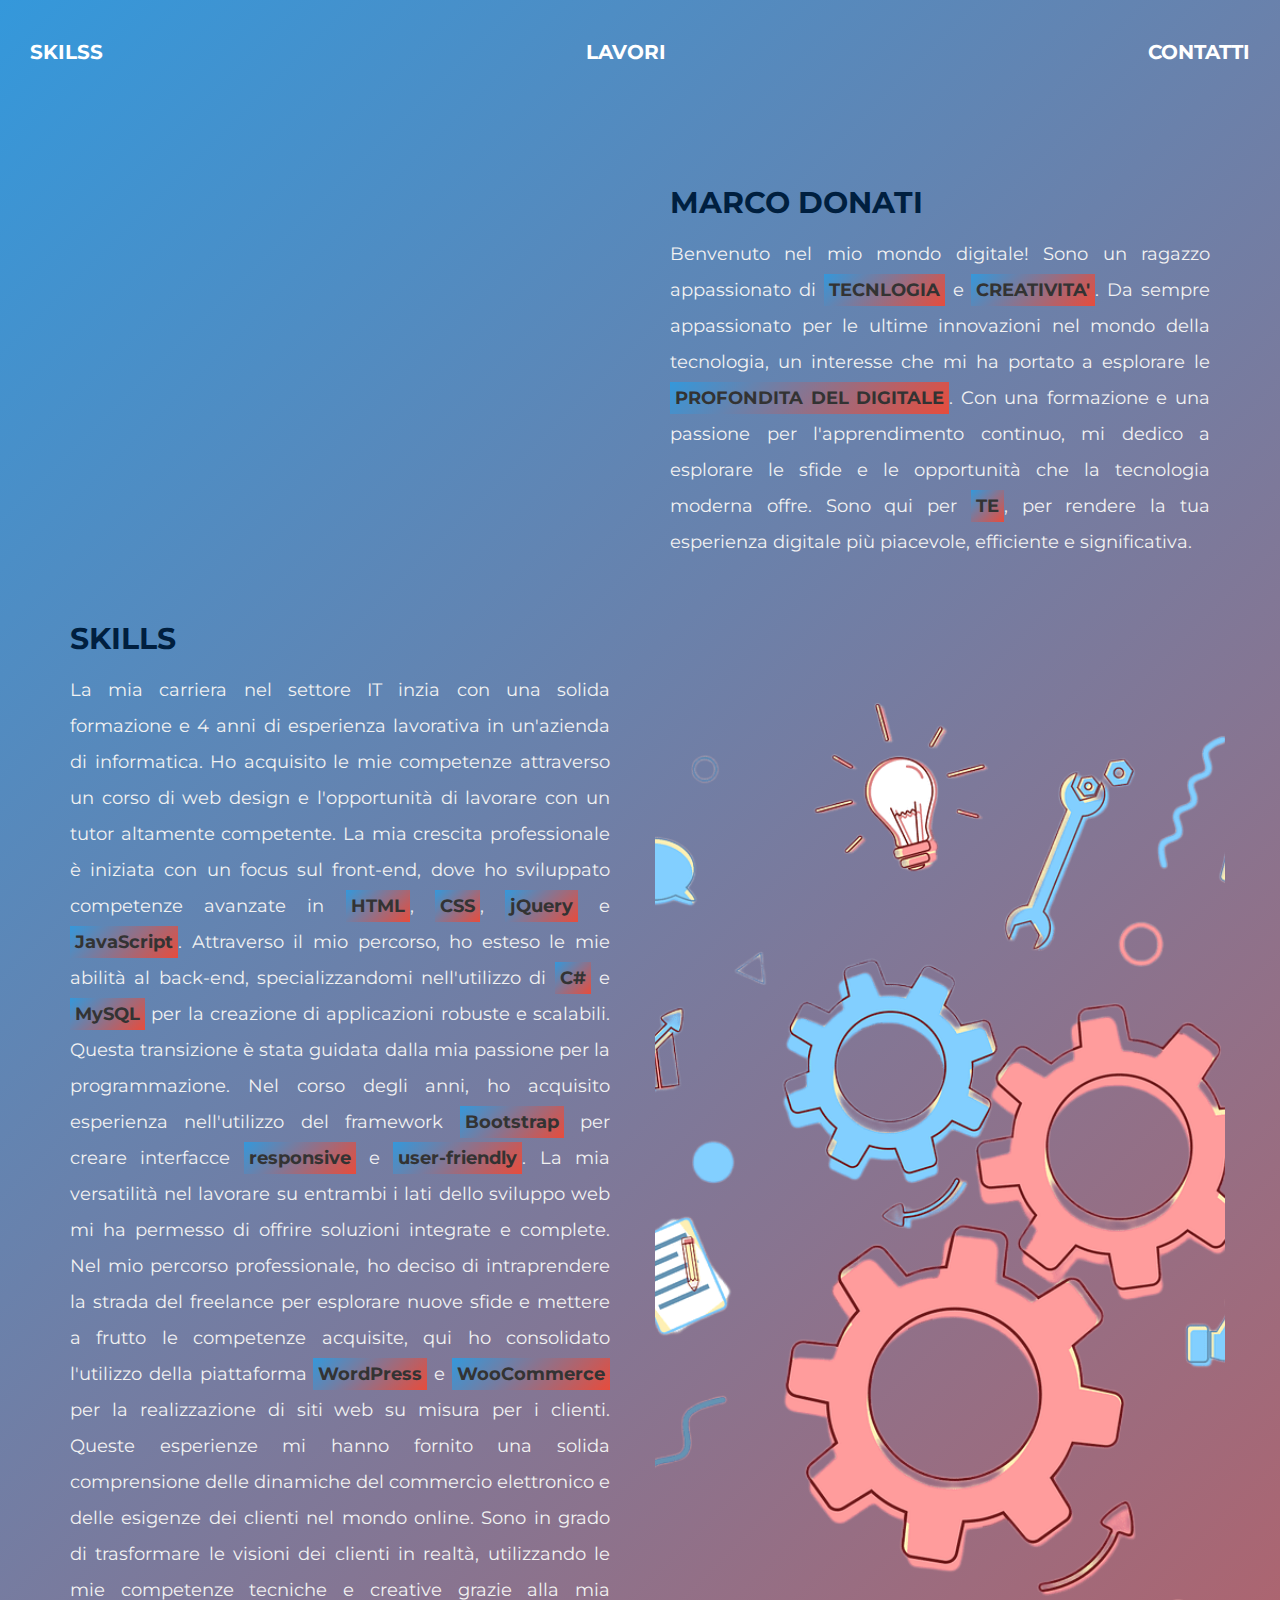
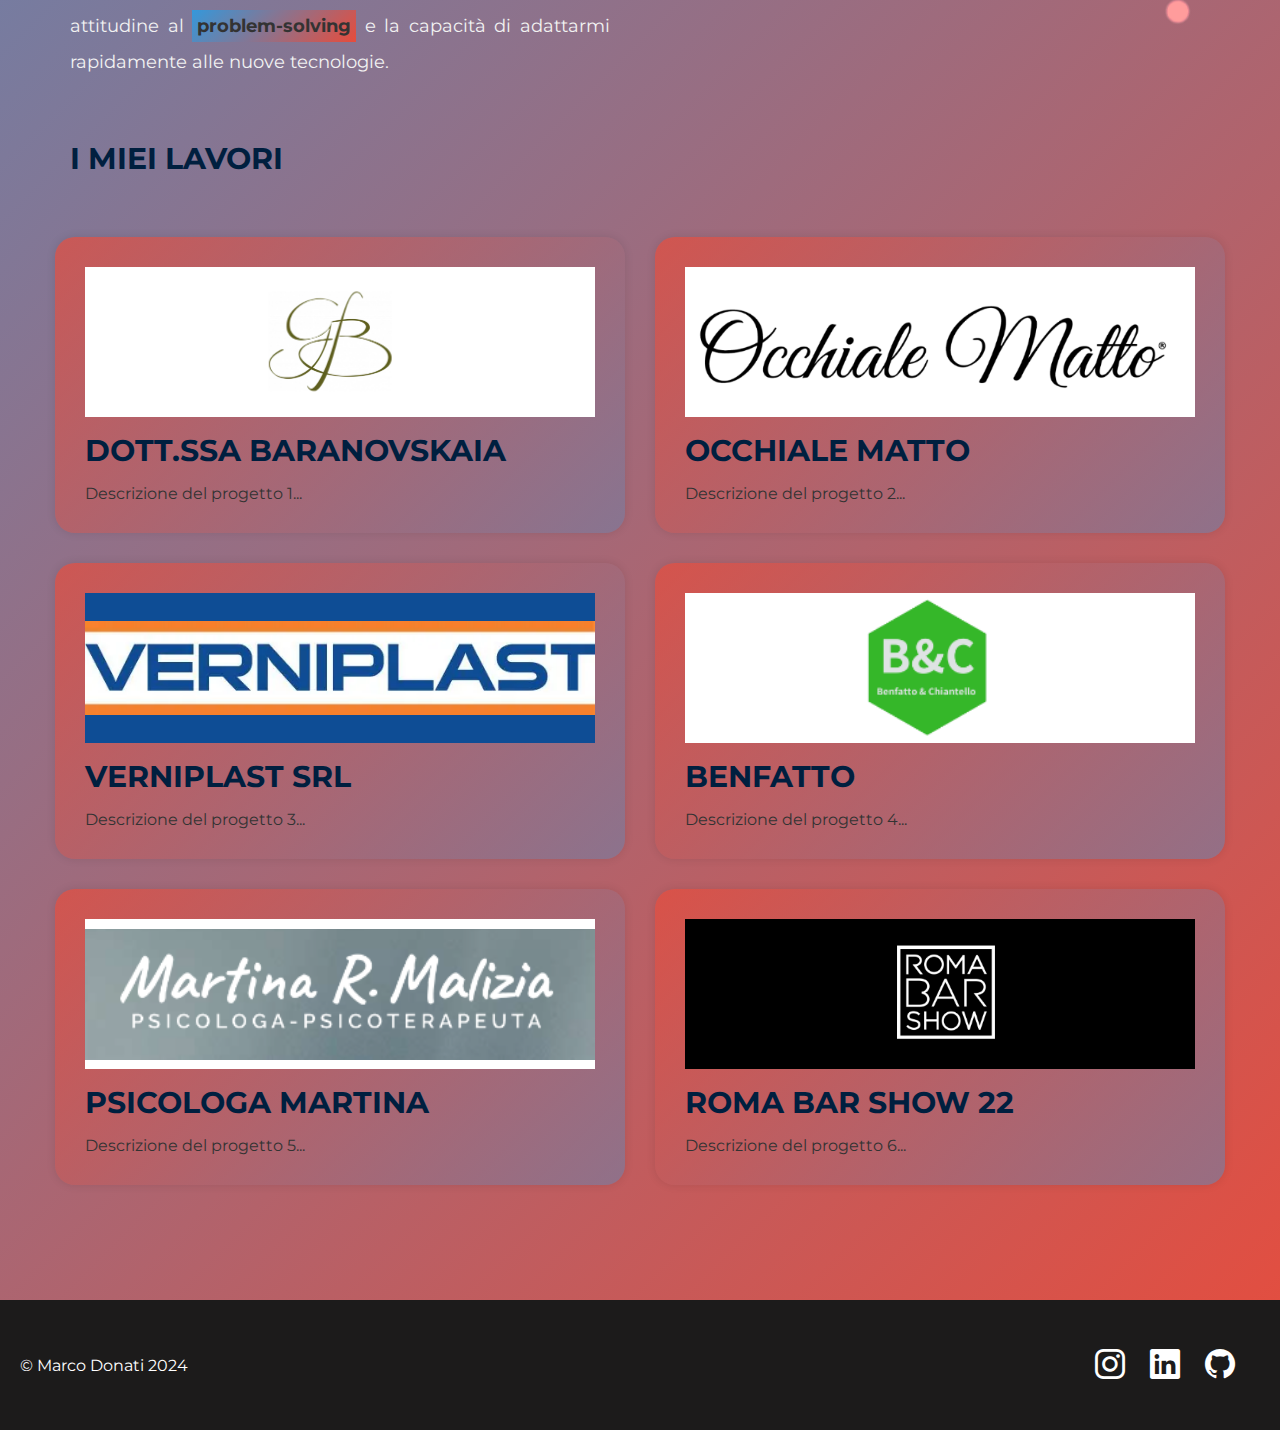
==== index.html @ 7818076c "aggiustata descrizione delle skills" ====
<!DOCTYPE html>
<html lang="it">

<head>
    <meta charset="UTF-8">
    <meta name="viewport" content="width=device-width, initial-scale=1.0">
    <title>Marco Donati</title>
    <link rel='stylesheet' href='assets/style.css' />
    <link rel="stylesheet" href="https://fonts.googleapis.com/css?family=Montserrat:400,700&display=swap">
    <link rel="stylesheet" href="https://cdn.jsdelivr.net/npm/bootstrap-icons@1.11.3/font/bootstrap-icons.min.css">
</head>

<body>

    <nav class='menu-container'>
        <div>
            <ul class="menu">
                <li class='date'><a href="#section-skils">SKILSS</a></li>
                <li class='signup'><a href="#section-lavori">LAVORI</a></li>
                <li class='login'><a href="contact.html">CONTATTI</a></li>
            </ul>
        </div>
    </nav>

    <div class='photo-grid-container'>
        <!-- About me -->
        <div class='photo-grid'>
            <div class='photo-grid-item'>
            </div>
            <div class='photo-grid-item about-me'>
                <h2 style="color: linear-gradient(135deg, #3498db, #e74c3c);">MARCO DONATI</h2>
                <p>
                    Benvenuto nel mio mondo digitale! Sono un ragazzo appassionato di <strong>TECNLOGIA</strong> e
                    <strong> CREATIVITA'</strong>.
                    Da sempre appassionato per le ultime innovazioni nel mondo della tecnologia,
                    un interesse che mi ha portato a esplorare le <strong>PROFONDITA DEL DIGITALE</strong>.
                    Con una formazione e una passione per l'apprendimento continuo,
                    mi dedico a esplorare le sfide e le opportunità che la tecnologia moderna offre.
                    Sono qui per <strong>TE</strong>, per rendere la tua esperienza digitale più piacevole, efficiente e
                    significativa.
                </p>
            </div>

            <!-- Skills -->
            <div id="section-skils" class='photo-grid-item skils'>
                <h2>SKILLS</h2>
                <p>La mia carriera nel settore IT inzia con una solida formazione e 4 anni di esperienza lavorativa in
                    un'azienda di informatica. Ho acquisito le mie competenze attraverso un corso di web design e
                    l'opportunità di lavorare con un tutor altamente competente. La mia crescita professionale è
                    iniziata con un focus sul front-end, dove ho sviluppato competenze avanzate in <strong>HTML</strong>, <strong>CSS</strong>, 
                    <strong>jQuery</strong> e <strong>JavaScript</strong>.

                    Attraverso il mio percorso, ho esteso le mie abilità al back-end, specializzandomi nell'utilizzo di
                    <strong>C#</strong> e <strong>MySQL</strong> per la creazione di applicazioni robuste e scalabili. Questa 
                    transizione è stata guidata dalla mia passione per la programmazione.

                    Nel corso degli anni, ho acquisito esperienza nell'utilizzo del framework <strong>Bootstrap</strong> per creare
                    interfacce <strong>responsive</strong> e <strong>user-friendly</strong>. La mia versatilità nel lavorare su entrambi i lati 
                    dello sviluppo web mi ha permesso di offrire soluzioni integrate e complete.

                    Nel mio percorso professionale, ho deciso di intraprendere la strada del freelance per esplorare
                    nuove sfide e mettere a frutto le competenze acquisite, qui ho consolidato l'utilizzo della piattaforma <strong>WordPress</strong>
                    e <strong>WooCommerce</strong> per la realizzazione di siti web su misura per i clienti. Queste esperienze mi hanno
                    fornito una solida comprensione delle dinamiche del commercio elettronico e delle esigenze dei
                    clienti nel mondo online.

                    Sono in grado di trasformare le visioni dei clienti in realtà, utilizzando le mie competenze
                    tecniche e creative grazie alla mia attitudine al <strong>problem-solving</strong> e la capacità di adattarmi rapidamente
                    alle nuove tecnologie.
                </p>
            </div>
            <div class='photo-grid-item skills-background'>

            </div>

            <!-- I miei lavori -->

            <div id="section-lavori" class='photo-grid-item' style="width: 100%;">
                <h2>I MIEI LAVORI</h2>
            </div>

            <div class='photo-grid-item lavori'>
                <a href="https://dermatologiaestetica.eu/" target="_blank">
                    <div class="logo" style="background-image: url(assets/img/dottoressa.png);"></div>
                </a>
                <h2>DOTT.SSA BARANOVSKAIA</h2>
                <p>Descrizione del progetto 1...</p>
            </div>

            <div class='photo-grid-item lavori'>
                <a href="https://www.occhialematto.com/" target="_blank">
                    <div class="logo" style="background-image: url(assets/img/occhialematto.png);"></div>
                </a>
                <h2>OCCHIALE MATTO</h2>
                <p>Descrizione del progetto 2...</p>
            </div>

            <div class='photo-grid-item lavori'>
                <a href="https://verniplast.com/" target="_blank">
                    <div class="logo"
                        style="background-image: url(assets/img/Logo-VERNIPLAST.jpg); background-color: #0e4d95;"></div>
                </a>
                <h2>VERNIPLAST SRL</h2>
                <p>Descrizione del progetto 3...</p>
            </div>

            <div class='photo-grid-item lavori'>
                <a href="https://benfattoechiantello.it/" target="_blank">
                    <div class="logo" style="background-image: url(assets/img/benfatto.png);"></div>
                </a>
                <h2>BENFATTO</h2>
                <p>Descrizione del progetto 4...</p>
            </div>

            <div class='photo-grid-item lavori'>
                <a href="https://www.martinamalizia.it/" target="_blank">
                    <div class="logo" style="background-image: url(assets/img/martina.png);"></div>
                </a>
                <h2>PSICOLOGA MARTINA</h2>
                <p>Descrizione del progetto 5...</p>
            </div>

            <div class='photo-grid-item lavori'>
                <a href="https://romabarshow.com/" target="_blank">
                    <div class="logo"
                        style="background-image: url(assets/img/romabarshow.png); background-color: black;"></div>
                </a>
                <h2>ROMA BAR SHOW 22</h2>
                <p>Descrizione del progetto 6...</p>
            </div>

        </div>
    </div>

    <footer>
        <div class="copyright">
            <p>&copy; Marco Donati 2024</p>
        </div>
        <div class="social-icons">
            <a href="#" target="_blank">
                <i class="bi bi-instagram"></i>
            </a>
            <a href="#" target="_blank">
                <i class="bi bi-linkedin"></i>
            </a>
            <a href="#" target="_blank">
                <i class="bi bi-github"></i>
            </a>
        </div>

    </footer>
</body>

</html>
---- assets/style.css ----
@font-face {
  font-family: 'Roboto';
  src: url(fonts/Roboto-Thin-webfont.woff);
}

* {
  margin: 0;
  padding: 0;
  box-sizing: border-box;
  font-family: 'Montserrat', sans-serif;
  color: #333;
}

body {
  background: linear-gradient(135deg, #3498db, #e74c3c);
}

.menu-container {
  padding: 40px 20px;
  margin-bottom: 50px;
  font-size: 20px;
}

.menu {
  list-style: none;
  margin: 0;
  padding: 0;
  display: flex;
  justify-content: space-between;
}

.menu li {
  margin: 0;
}

.menu a {
  text-decoration: none;
  color: #fff;
  font-weight: bold;
  padding: 10px;
  transition: background-color 0.3s;
}

.menu a:hover {
  background: linear-gradient(135deg, #f1c40f, #e67e22);
  background-clip: text;
  -webkit-background-clip: text;
  color: transparent;
  transition: background 0.3s ease; /* Puoi regolare la durata e la funzione di easing */
}

.photo-grid-container {
  display: flex;
  justify-content: center;
}

.photo-grid {
  width: 1200px;
  display: flex;
  justify-content: center;
  flex-wrap: wrap;
}

.photo-grid-item {
  width: calc(50% - 30px); /* Calcolato per avere spazi uniformi tra gli elementi */
  margin: 15px; /* Aggiunto margine per uno spazio più gradevole */
  padding: 15px;
  text-align: justify;
}

.about-me p, .skils p{
  color: #f2f2f2;
  line-height: 2;
  font-size: 18px;
}

.skills-background{
  background-image: url(img/skills.png);
  background-position: center;
  background-size: cover;
}
.lavori {
  background: linear-gradient(135deg, rgba(231, 76, 60, 0.7), rgba(52, 152, 219, 0.7));
  background-size: 200% 100%;
  transition: background-position 0.5s ease;
  padding: 30px;
  border-radius: 20px;
  box-shadow: 0 0 10px rgba(0, 0, 0, 0.1); /* Aggiunto ombra */

}

.lavori:hover {
  background-position: -100% 0;
}

.photo-grid-item h2 {
  text-align: left;
  color: #001F3F;
  font-size: 30px;
  margin-bottom: 15px;
}

.lavori p {
  margin-top: 10px;
  text-align: justify;
}

.logo {
  height: 150px;
   background-size: contain;
  background-repeat: no-repeat;
  background-position: center;
  background-color: white;
  margin-bottom: 15px;
}

footer {
  background-color: #1c1b1b;
  padding: 20px;
  display: flex;
  justify-content: space-between;
  align-items: center;
  height: 130px;
  margin-top: 100px;
}
footer p{
  color: #fff !important;
}
footer i{
  color: white;
  font-size: 30px;
  margin-right: 15px;
}
.copyright {
  order: 1; 
}

.social-icons {
  order: 2;
  display: flex;
}

.social-icons a {
  color: #fff;
  margin-right: 10px;
  text-decoration: none;
}

form {
  max-width: 600px;
  margin: 20px auto;
  border-radius: 10px;
}

label {
  display: block;
  margin-bottom: 8px;
  font-weight: bold;
  font-size: 16px;
  border-radius: 5px;
  padding: 8px;
}

input, textarea {
  width: 100%;
  padding: 8px;
  margin-bottom: 10px;
  border-radius: 10px;
}

input[type="checkbox"] {
  margin-bottom: 20px;
}

button {
  background: linear-gradient(135deg, #3498db, #e74c3c);
  padding: 10px 15px;
  border: none;
  border-radius: 5px;
  cursor: pointer;
  width: 100%;
}
strong{
  background: linear-gradient(135deg, #3498db, #e74c3c);
  padding: 5PX;
}

/* Stile mobile */
@media screen and (max-width: 768px) {
  .menu {
      flex-direction: column;
      align-items: center;
  }

  .menu a {
      display: block;
      width: 100%;
      text-align: center;
  }

  .photo-grid-item {
      width: calc(100% - 30px); /* A larghezza completa su dispositivi mobili */
  }
}
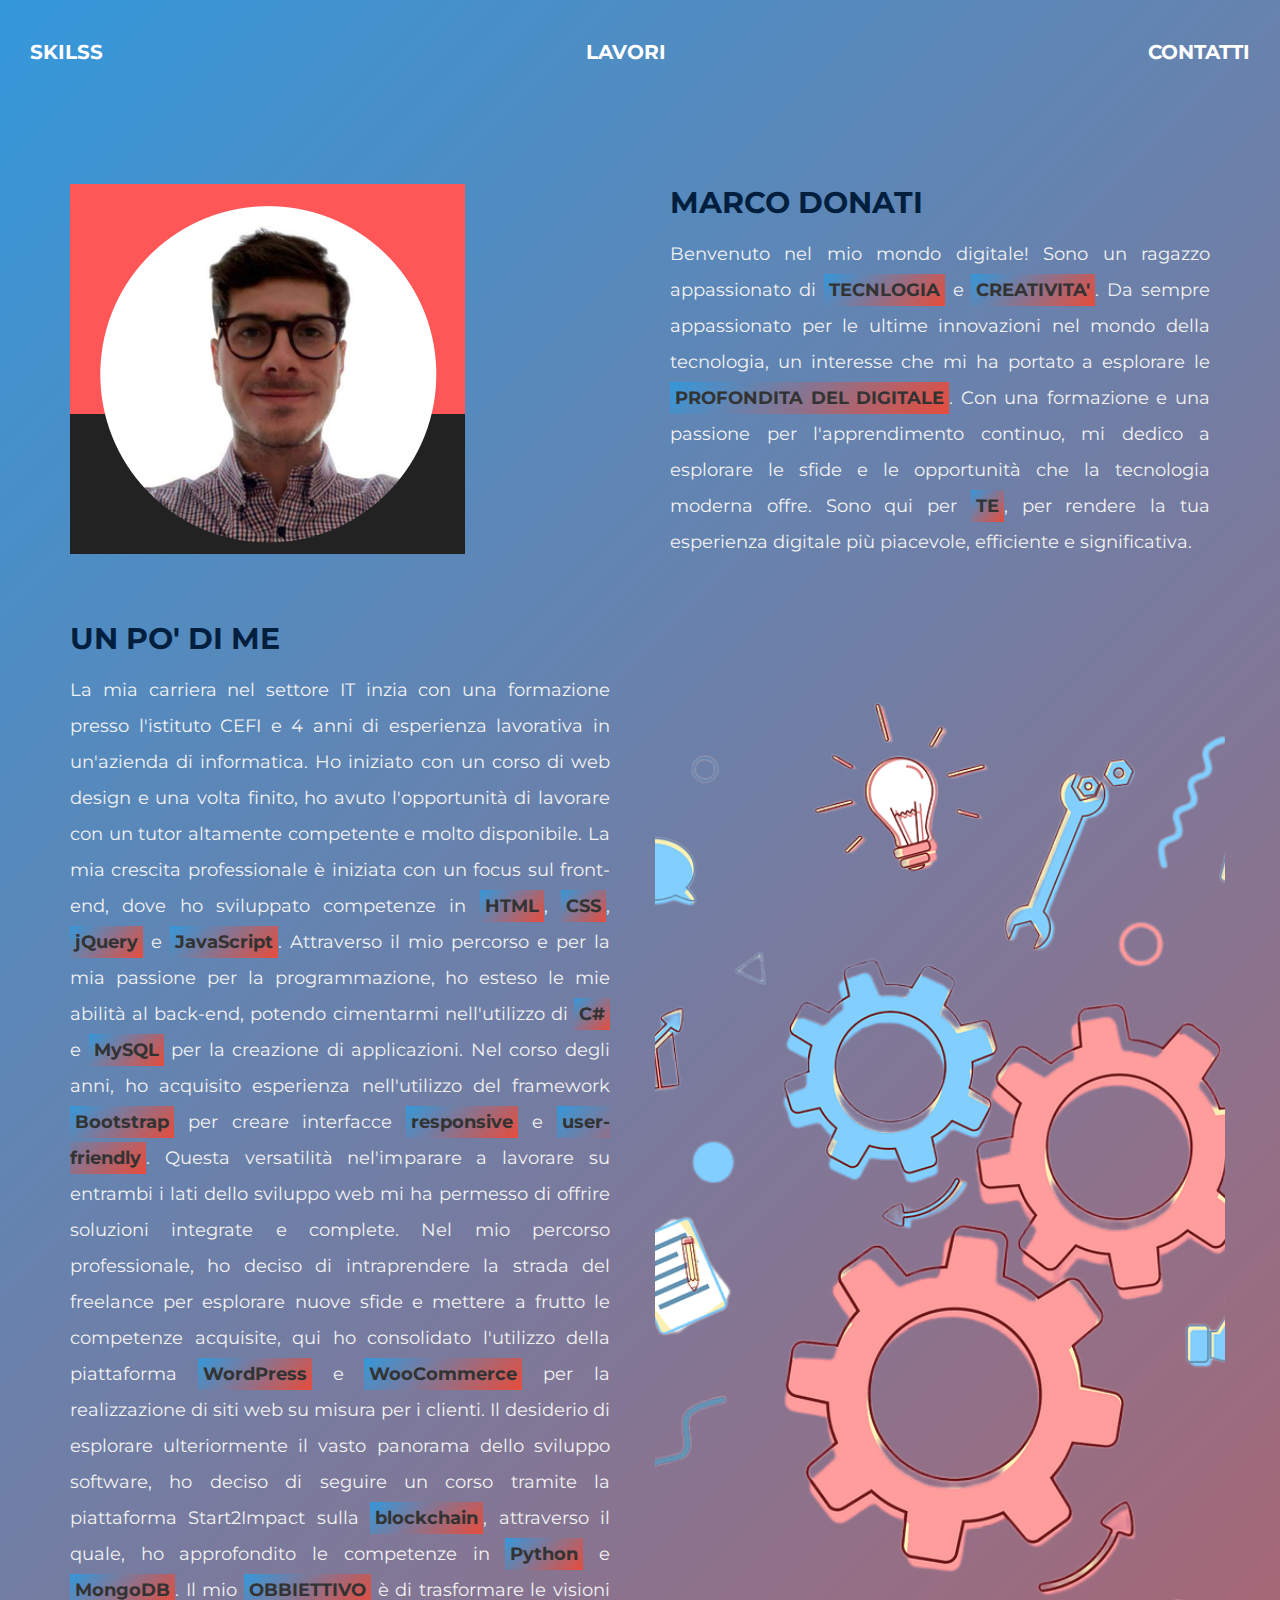
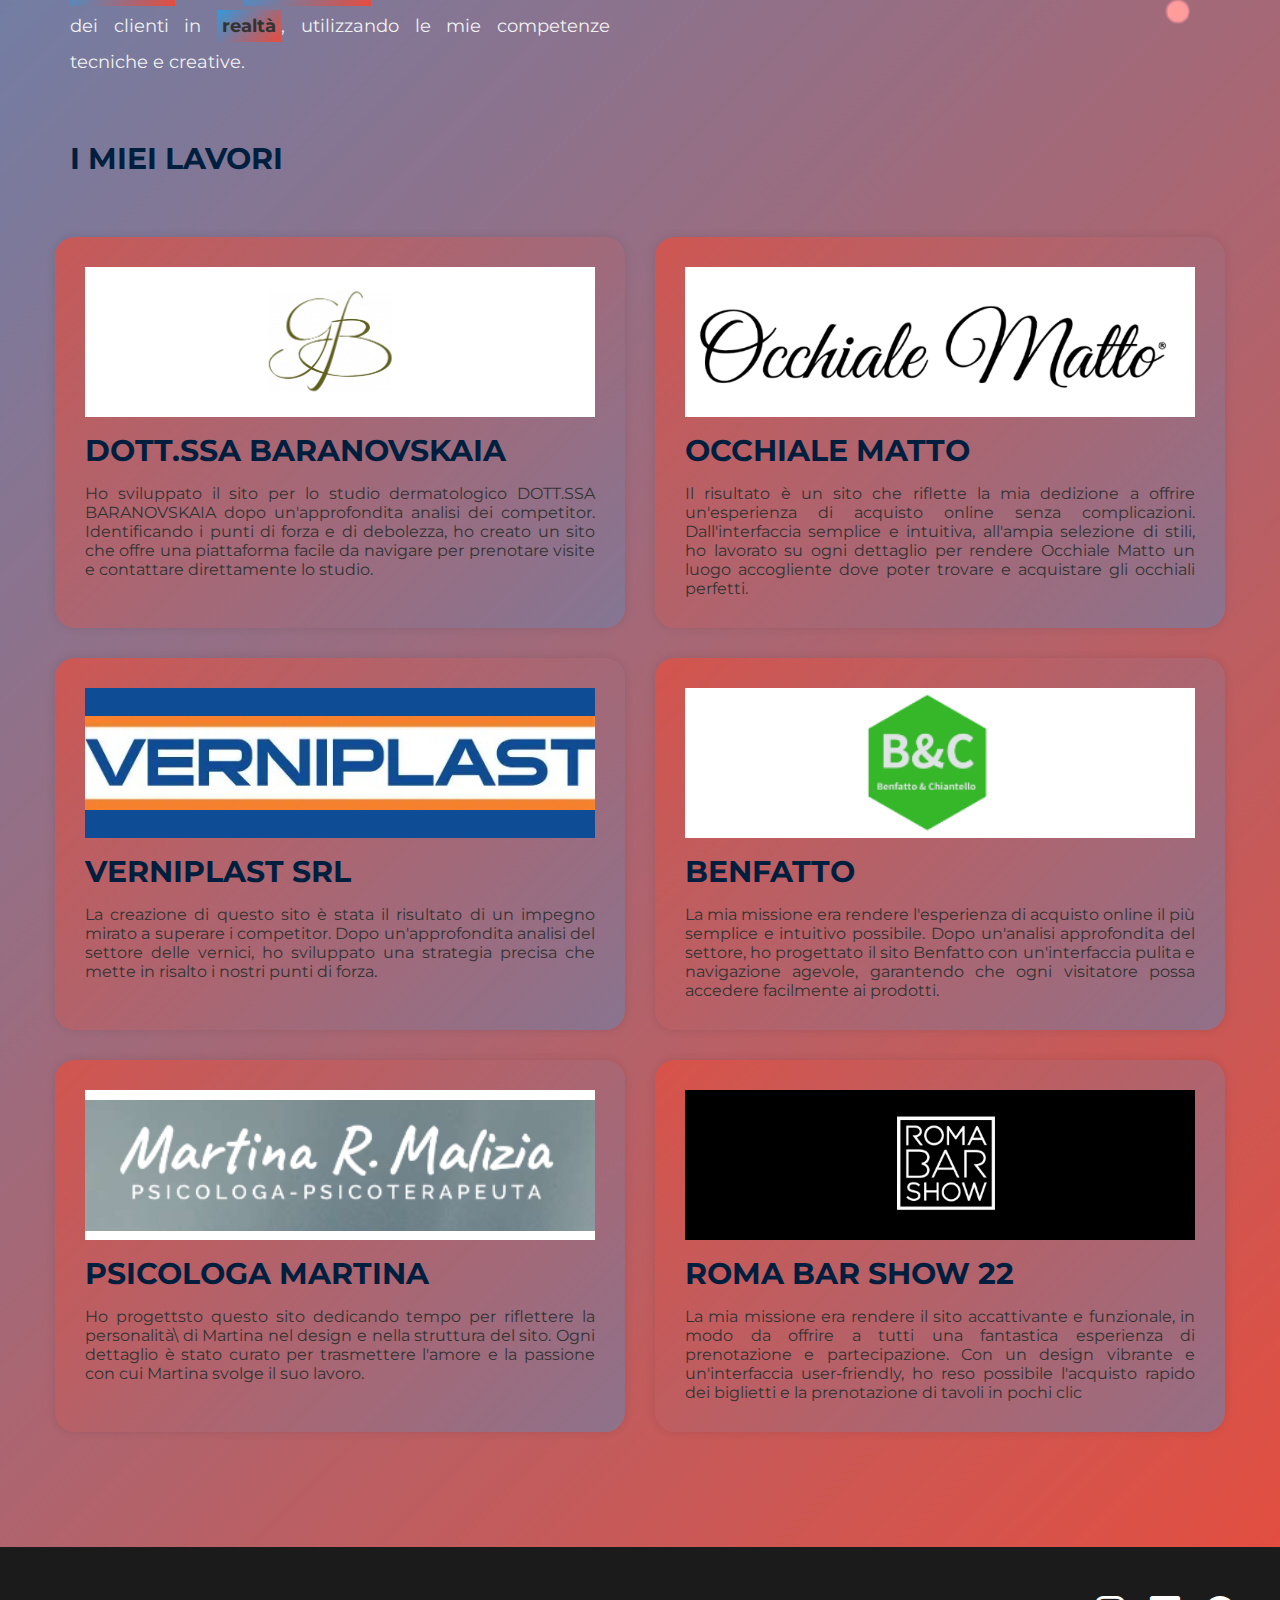
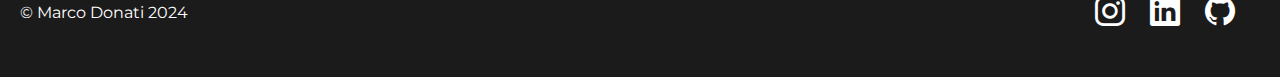
==== commit 8f078074: "caricato foto prova del profilo, aggiustato parte mobile, formattato il codice" ====
--- a/index.html
+++ b/index.html
@@ -26,6 +26,7 @@
         <!-- About me -->
         <div class='photo-grid'>
             <div class='photo-grid-item'>
+                <img src="assets/img/foto-profilo.png">
             </div>
             <div class='photo-grid-item about-me'>
                 <h2 style="color: linear-gradient(135deg, #3498db, #e74c3c);">MARCO DONATI</h2>
@@ -43,30 +44,39 @@
 
             <!-- Skills -->
             <div id="section-skils" class='photo-grid-item skils'>
-                <h2>SKILLS</h2>
-                <p>La mia carriera nel settore IT inzia con una solida formazione e 4 anni di esperienza lavorativa in
-                    un'azienda di informatica. Ho acquisito le mie competenze attraverso un corso di web design e
-                    l'opportunità di lavorare con un tutor altamente competente. La mia crescita professionale è
-                    iniziata con un focus sul front-end, dove ho sviluppato competenze avanzate in <strong>HTML</strong>, <strong>CSS</strong>, 
-                    <strong>jQuery</strong> e <strong>JavaScript</strong>.
+                <h2>UN PO' DI ME</h2>
+                <p>La mia carriera nel settore IT inzia con una formazione presso l'istituto CEFI e 4 anni di esperienza
+                    lavorativa in
+                    un'azienda di informatica. Ho iniziato con un corso di web design e una volta finito, ho avuto
+                    l'opportunità di lavorare con
+                    un tutor altamente competente e molto disponibile. La mia crescita professionale è iniziata con un
+                    focus sul front-end,
+                    dove ho sviluppato competenze in <strong>HTML</strong>, <strong>CSS</strong>,
+                    <strong>jQuery</strong>
+                    e <strong>JavaScript</strong>.
 
-                    Attraverso il mio percorso, ho esteso le mie abilità al back-end, specializzandomi nell'utilizzo di
-                    <strong>C#</strong> e <strong>MySQL</strong> per la creazione di applicazioni robuste e scalabili. Questa 
-                    transizione è stata guidata dalla mia passione per la programmazione.
+                    Attraverso il mio percorso e per la mia passione per la programmazione, ho esteso le mie abilità al
+                    back-end, potendo cimentarmi nell'utilizzo di
+                    <strong>C#</strong> e <strong>MySQL</strong> per la creazione di applicazioni.
 
-                    Nel corso degli anni, ho acquisito esperienza nell'utilizzo del framework <strong>Bootstrap</strong> per creare
-                    interfacce <strong>responsive</strong> e <strong>user-friendly</strong>. La mia versatilità nel lavorare su entrambi i lati 
-                    dello sviluppo web mi ha permesso di offrire soluzioni integrate e complete.
+                    Nel corso degli anni, ho acquisito esperienza nell'utilizzo del framework <strong>Bootstrap</strong>
+                    per creare
+                    interfacce <strong>responsive</strong> e <strong>user-friendly</strong>. Questa versatilità
+                    nel'imparare a lavorare
+                    su entrambi i lati dello sviluppo web mi ha permesso di offrire soluzioni integrate e complete.
 
                     Nel mio percorso professionale, ho deciso di intraprendere la strada del freelance per esplorare
-                    nuove sfide e mettere a frutto le competenze acquisite, qui ho consolidato l'utilizzo della piattaforma <strong>WordPress</strong>
-                    e <strong>WooCommerce</strong> per la realizzazione di siti web su misura per i clienti. Queste esperienze mi hanno
-                    fornito una solida comprensione delle dinamiche del commercio elettronico e delle esigenze dei
-                    clienti nel mondo online.
+                    nuove sfide e mettere a frutto le competenze acquisite, qui ho consolidato l'utilizzo della
+                    piattaforma <strong>WordPress</strong>
+                    e <strong>WooCommerce</strong> per la realizzazione di siti web su misura per i clienti.
 
-                    Sono in grado di trasformare le visioni dei clienti in realtà, utilizzando le mie competenze
-                    tecniche e creative grazie alla mia attitudine al <strong>problem-solving</strong> e la capacità di adattarmi rapidamente
-                    alle nuove tecnologie.
+                    Il desiderio di esplorare ulteriormente il vasto panorama dello sviluppo software, ho deciso di seguire 
+                    un corso tramite la piattaforma Start2Impact sulla <strong>blockchain</strong>, attraverso il quale,
+                    ho approfondito le competenze in <strong>Python</strong> e <strong>MongoDB</strong>. 
+
+                    Il mio <strong>OBBIETTIVO</strong> è di trasformare le visioni dei clienti in
+                    <strong>realtà</strong>, utilizzando le mie competenze
+                    tecniche e creative.
                 </p>
             </div>
             <div class='photo-grid-item skills-background'>
@@ -84,7 +94,9 @@
                     <div class="logo" style="background-image: url(assets/img/dottoressa.png);"></div>
                 </a>
                 <h2>DOTT.SSA BARANOVSKAIA</h2>
-                <p>Descrizione del progetto 1...</p>
+                <p>Ho sviluppato il sito per lo studio dermatologico DOTT.SSA BARANOVSKAIA dopo un'approfondita
+                    analisi dei competitor. Identificando i punti di forza e di debolezza, ho creato un sito che 
+                    offre una piattaforma facile da navigare per prenotare visite e contattare direttamente lo studio.</p>
             </div>
 
             <div class='photo-grid-item lavori'>
@@ -92,7 +104,10 @@
                     <div class="logo" style="background-image: url(assets/img/occhialematto.png);"></div>
                 </a>
                 <h2>OCCHIALE MATTO</h2>
-                <p>Descrizione del progetto 2...</p>
+                <p>Il risultato è un sito che riflette la mia dedizione a offrire un'esperienza di acquisto online senza 
+                    complicazioni. Dall'interfaccia semplice e intuitiva, all'ampia selezione di stili, 
+                    ho lavorato su ogni dettaglio per rendere Occhiale Matto un luogo accogliente dove poter 
+                    trovare e acquistare gli occhiali perfetti.</p>
             </div>
 
             <div class='photo-grid-item lavori'>
@@ -101,7 +116,9 @@
                         style="background-image: url(assets/img/Logo-VERNIPLAST.jpg); background-color: #0e4d95;"></div>
                 </a>
                 <h2>VERNIPLAST SRL</h2>
-                <p>Descrizione del progetto 3...</p>
+                <p>La creazione di questo sito è stata il risultato di un impegno mirato a superare i competitor. 
+                    Dopo un'approfondita analisi del settore delle vernici, ho sviluppato una strategia precisa 
+                    che mette in risalto i nostri punti di forza. </p>
             </div>
 
             <div class='photo-grid-item lavori'>
@@ -109,7 +126,9 @@
                     <div class="logo" style="background-image: url(assets/img/benfatto.png);"></div>
                 </a>
                 <h2>BENFATTO</h2>
-                <p>Descrizione del progetto 4...</p>
+                <p>La mia missione era rendere l'esperienza di acquisto online il più semplice e intuitivo possibile. 
+                    Dopo un'analisi approfondita del settore, ho progettato il sito Benfatto con un'interfaccia pulita 
+                    e navigazione agevole, garantendo che ogni visitatore possa accedere facilmente ai prodotti.</p>
             </div>
 
             <div class='photo-grid-item lavori'>
@@ -117,7 +136,8 @@
                     <div class="logo" style="background-image: url(assets/img/martina.png);"></div>
                 </a>
                 <h2>PSICOLOGA MARTINA</h2>
-                <p>Descrizione del progetto 5...</p>
+                <p>Ho progettsto questo sito dedicando tempo per riflettere la personalità\ di Martina nel design e nella struttura del sito. 
+                    Ogni dettaglio è stato curato per trasmettere l'amore e la passione con cui Martina svolge il suo lavoro.</p>
             </div>
 
             <div class='photo-grid-item lavori'>
@@ -126,7 +146,9 @@
                         style="background-image: url(assets/img/romabarshow.png); background-color: black;"></div>
                 </a>
                 <h2>ROMA BAR SHOW 22</h2>
-                <p>Descrizione del progetto 6...</p>
+                <p>La mia missione era rendere il sito accattivante e funzionale, in modo da offrire a tutti una fantastica 
+                    esperienza di prenotazione e partecipazione. Con un design vibrante e un'interfaccia user-friendly, 
+                    ho reso possibile l'acquisto rapido dei biglietti e la prenotazione di tavoli in pochi clic</p>
             </div>
 
         </div>
--- a/assets/style.css
+++ b/assets/style.css
@@ -46,7 +46,7 @@
   background-clip: text;
   -webkit-background-clip: text;
   color: transparent;
-  transition: background 0.3s ease; /* Puoi regolare la durata e la funzione di easing */
+  transition: background 0.3s ease;
 }
 
 .photo-grid-container {
@@ -62,8 +62,8 @@
 }
 
 .photo-grid-item {
-  width: calc(50% - 30px); /* Calcolato per avere spazi uniformi tra gli elementi */
-  margin: 15px; /* Aggiunto margine per uno spazio più gradevole */
+  width: calc(50% - 30px); 
+  margin: 15px; 
   padding: 15px;
   text-align: justify;
 }
@@ -85,7 +85,7 @@
   transition: background-position 0.5s ease;
   padding: 30px;
   border-radius: 20px;
-  box-shadow: 0 0 10px rgba(0, 0, 0, 0.1); /* Aggiunto ombra */
+  box-shadow: 0 0 10px rgba(0, 0, 0, 0.1);
 
 }
 
@@ -180,9 +180,13 @@
   cursor: pointer;
   width: 100%;
 }
+
 strong{
   background: linear-gradient(135deg, #3498db, #e74c3c);
   padding: 5PX;
+}
+form strong{
+  background: none;
 }
 
 /* Stile mobile */
@@ -199,6 +203,10 @@
   }
 
   .photo-grid-item {
-      width: calc(100% - 30px); /* A larghezza completa su dispositivi mobili */
+      width: calc(100% - 30px); 
+  }
+  .photo-grid-item.skills-background{
+    padding: 180px;
+
   }
 }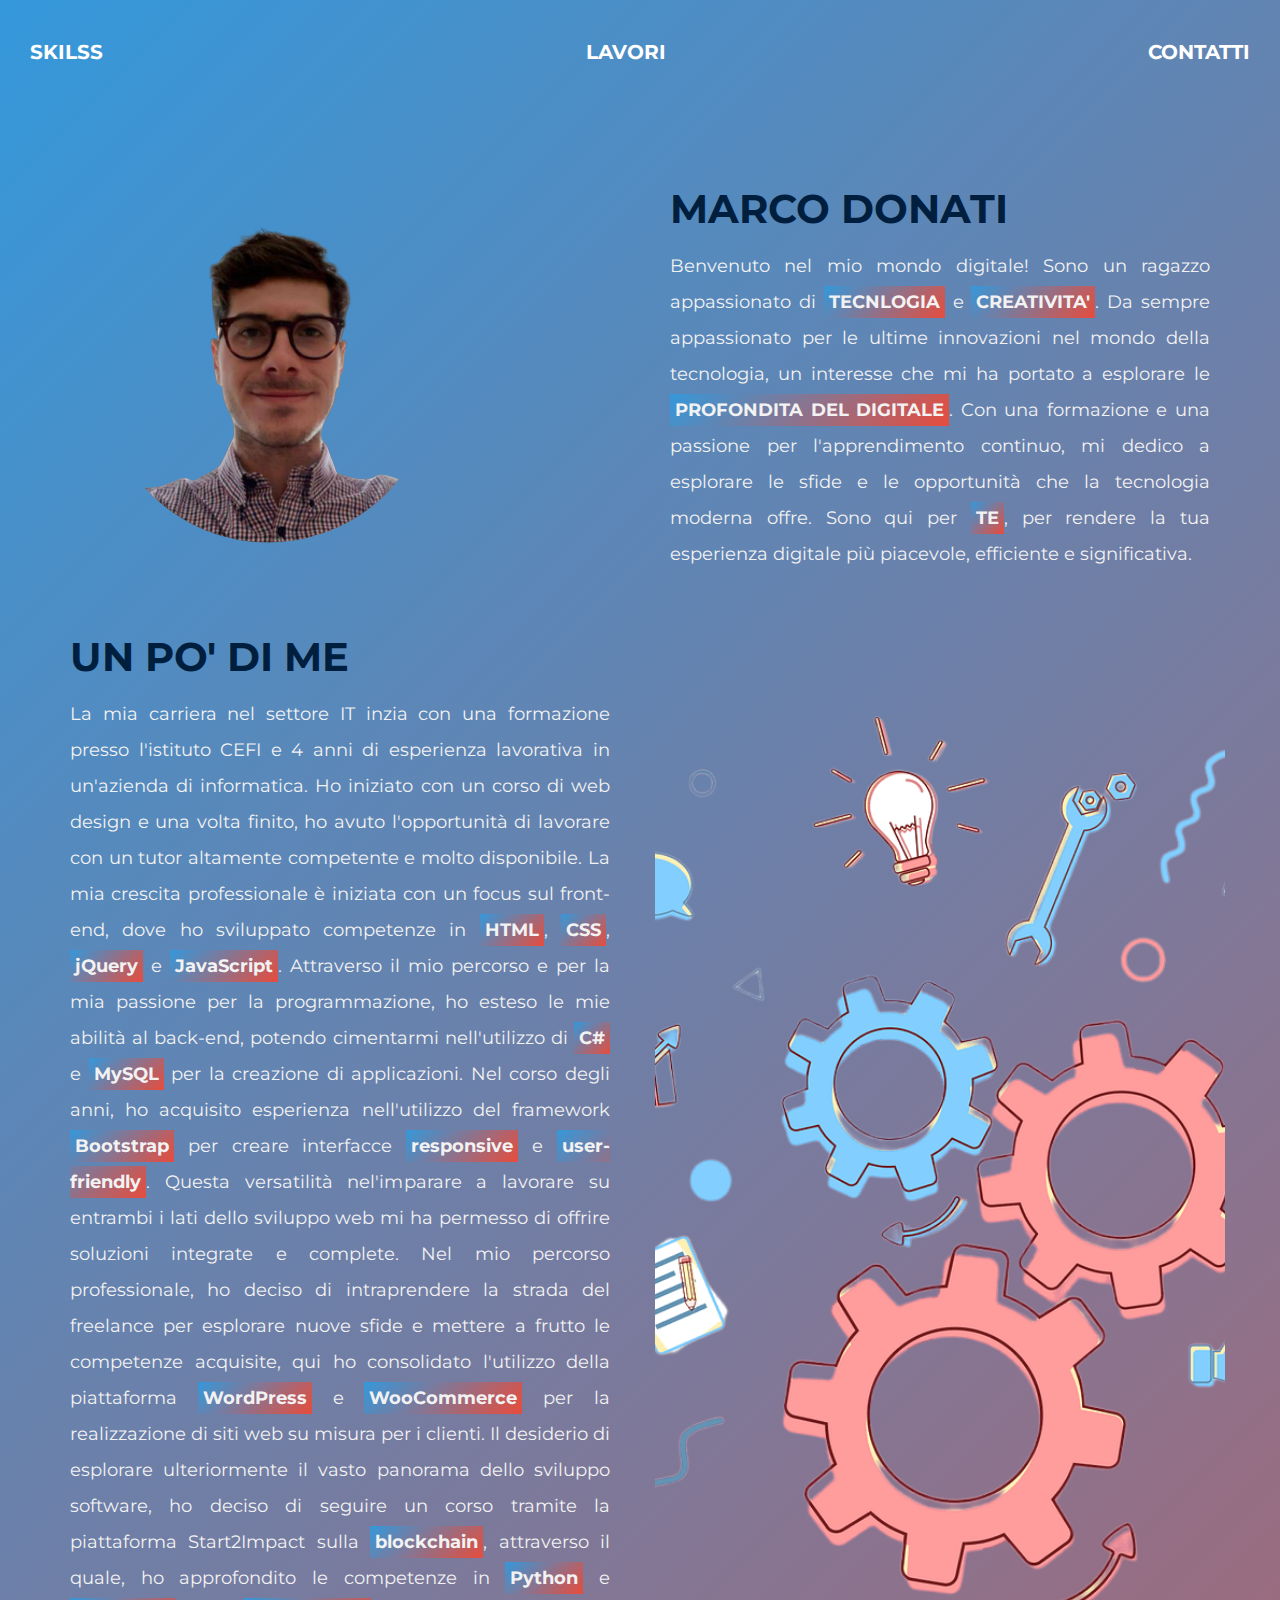
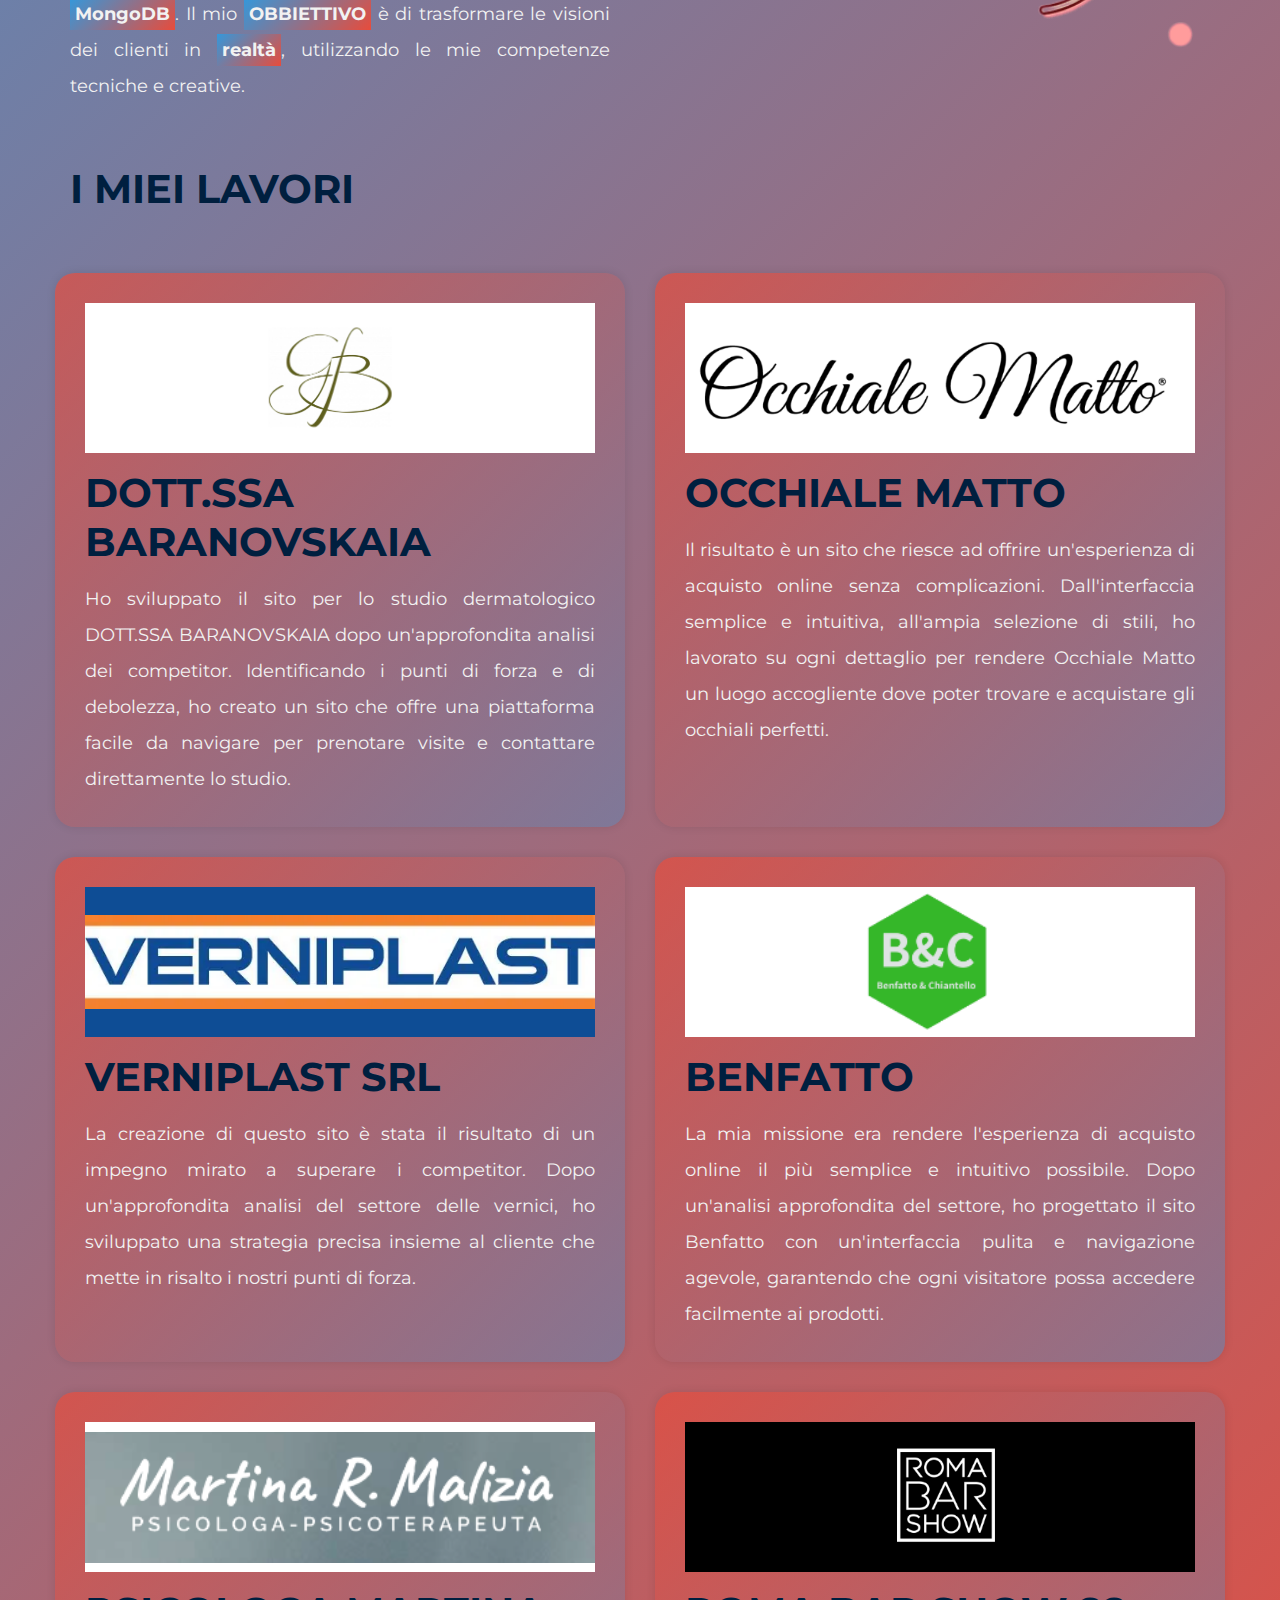
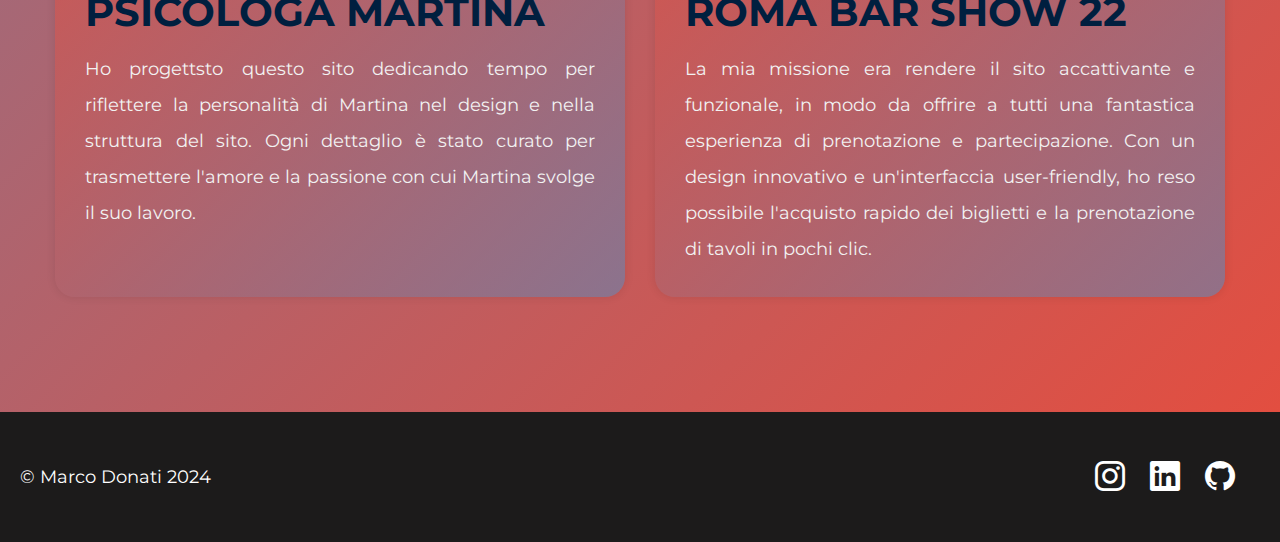
==== commit 0d2a8a21: "rifinitura sito" ====
--- a/index.html
+++ b/index.html
@@ -22,13 +22,13 @@
         </div>
     </nav>
 
-    <div class='photo-grid-container'>
+    <div class=' grid-container'>
         <!-- About me -->
-        <div class='photo-grid'>
-            <div class='photo-grid-item'>
+        <div class=' grid'>
+            <div class=' grid-item'>
                 <img src="assets/img/foto-profilo.png">
             </div>
-            <div class='photo-grid-item about-me'>
+            <div class=' grid-item about-me'>
                 <h2 style="color: linear-gradient(135deg, #3498db, #e74c3c);">MARCO DONATI</h2>
                 <p>
                     Benvenuto nel mio mondo digitale! Sono un ragazzo appassionato di <strong>TECNLOGIA</strong> e
@@ -43,7 +43,7 @@
             </div>
 
             <!-- Skills -->
-            <div id="section-skils" class='photo-grid-item skils'>
+            <div id="section-skils" class=' grid-item skils'>
                 <h2>UN PO' DI ME</h2>
                 <p>La mia carriera nel settore IT inzia con una formazione presso l'istituto CEFI e 4 anni di esperienza
                     lavorativa in
@@ -79,17 +79,17 @@
                     tecniche e creative.
                 </p>
             </div>
-            <div class='photo-grid-item skills-background'>
+            <div class=' grid-item skills-background'>
 
             </div>
 
             <!-- I miei lavori -->
 
-            <div id="section-lavori" class='photo-grid-item' style="width: 100%;">
+            <div id="section-lavori" class=' grid-item' style="width: 100%;">
                 <h2>I MIEI LAVORI</h2>
             </div>
 
-            <div class='photo-grid-item lavori'>
+            <div class='grid-item lavori'>
                 <a href="https://dermatologiaestetica.eu/" target="_blank">
                     <div class="logo" style="background-image: url(assets/img/dottoressa.png);"></div>
                 </a>
@@ -99,29 +99,29 @@
                     offre una piattaforma facile da navigare per prenotare visite e contattare direttamente lo studio.</p>
             </div>
 
-            <div class='photo-grid-item lavori'>
+            <div class='grid-item lavori'>
                 <a href="https://www.occhialematto.com/" target="_blank">
                     <div class="logo" style="background-image: url(assets/img/occhialematto.png);"></div>
                 </a>
                 <h2>OCCHIALE MATTO</h2>
-                <p>Il risultato è un sito che riflette la mia dedizione a offrire un'esperienza di acquisto online senza 
+                <p>Il risultato è un sito che riesce ad offrire un'esperienza di acquisto online senza 
                     complicazioni. Dall'interfaccia semplice e intuitiva, all'ampia selezione di stili, 
                     ho lavorato su ogni dettaglio per rendere Occhiale Matto un luogo accogliente dove poter 
                     trovare e acquistare gli occhiali perfetti.</p>
             </div>
 
-            <div class='photo-grid-item lavori'>
+            <div class='grid-item lavori'>
                 <a href="https://verniplast.com/" target="_blank">
                     <div class="logo"
                         style="background-image: url(assets/img/Logo-VERNIPLAST.jpg); background-color: #0e4d95;"></div>
                 </a>
                 <h2>VERNIPLAST SRL</h2>
                 <p>La creazione di questo sito è stata il risultato di un impegno mirato a superare i competitor. 
-                    Dopo un'approfondita analisi del settore delle vernici, ho sviluppato una strategia precisa 
+                    Dopo un'approfondita analisi del settore delle vernici, ho sviluppato una strategia precisa insieme al cliente
                     che mette in risalto i nostri punti di forza. </p>
             </div>
 
-            <div class='photo-grid-item lavori'>
+            <div class='grid-item lavori'>
                 <a href="https://benfattoechiantello.it/" target="_blank">
                     <div class="logo" style="background-image: url(assets/img/benfatto.png);"></div>
                 </a>
@@ -131,24 +131,24 @@
                     e navigazione agevole, garantendo che ogni visitatore possa accedere facilmente ai prodotti.</p>
             </div>
 
-            <div class='photo-grid-item lavori'>
+            <div class='grid-item lavori'>
                 <a href="https://www.martinamalizia.it/" target="_blank">
                     <div class="logo" style="background-image: url(assets/img/martina.png);"></div>
                 </a>
                 <h2>PSICOLOGA MARTINA</h2>
-                <p>Ho progettsto questo sito dedicando tempo per riflettere la personalità\ di Martina nel design e nella struttura del sito. 
+                <p>Ho progettsto questo sito dedicando tempo per riflettere la personalità di Martina nel design e nella struttura del sito. 
                     Ogni dettaglio è stato curato per trasmettere l'amore e la passione con cui Martina svolge il suo lavoro.</p>
             </div>
 
-            <div class='photo-grid-item lavori'>
+            <div class='grid-item lavori'>
                 <a href="https://romabarshow.com/" target="_blank">
                     <div class="logo"
                         style="background-image: url(assets/img/romabarshow.png); background-color: black;"></div>
                 </a>
                 <h2>ROMA BAR SHOW 22</h2>
                 <p>La mia missione era rendere il sito accattivante e funzionale, in modo da offrire a tutti una fantastica 
-                    esperienza di prenotazione e partecipazione. Con un design vibrante e un'interfaccia user-friendly, 
-                    ho reso possibile l'acquisto rapido dei biglietti e la prenotazione di tavoli in pochi clic</p>
+                    esperienza di prenotazione e partecipazione. Con un design innovativo e un'interfaccia user-friendly, 
+                    ho reso possibile l'acquisto rapido dei biglietti e la prenotazione di tavoli in pochi clic.</p>
             </div>
 
         </div>
@@ -159,13 +159,13 @@
             <p>&copy; Marco Donati 2024</p>
         </div>
         <div class="social-icons">
-            <a href="#" target="_blank">
+            <a href="https://www.instagram.com/flikfloc/" target="_blank">
                 <i class="bi bi-instagram"></i>
             </a>
-            <a href="#" target="_blank">
+            <a href="https://www.linkedin.com/in/marco-donati-03a303192/" target="_blank">
                 <i class="bi bi-linkedin"></i>
             </a>
-            <a href="#" target="_blank">
+            <a href="https://github.com/Marcod93" target="_blank">
                 <i class="bi bi-github"></i>
             </a>
         </div>
--- a/assets/style.css
+++ b/assets/style.css
@@ -8,7 +8,6 @@
   padding: 0;
   box-sizing: border-box;
   font-family: 'Montserrat', sans-serif;
-  color: #333;
 }
 
 body {
@@ -49,26 +48,26 @@
   transition: background 0.3s ease;
 }
 
-.photo-grid-container {
+.grid-container {
   display: flex;
   justify-content: center;
 }
 
-.photo-grid {
+.grid {
   width: 1200px;
   display: flex;
   justify-content: center;
   flex-wrap: wrap;
 }
 
-.photo-grid-item {
+.grid-item {
   width: calc(50% - 30px); 
   margin: 15px; 
   padding: 15px;
   text-align: justify;
 }
 
-.about-me p, .skils p{
+p{
   color: #f2f2f2;
   line-height: 2;
   font-size: 18px;
@@ -93,16 +92,11 @@
   background-position: -100% 0;
 }
 
-.photo-grid-item h2 {
+.grid-item h2 {
   text-align: left;
   color: #001F3F;
-  font-size: 30px;
+  font-size: 40px;
   margin-bottom: 15px;
-}
-
-.lavori p {
-  margin-top: 10px;
-  text-align: justify;
 }
 
 .logo {
@@ -148,8 +142,7 @@
 
 form {
   max-width: 600px;
-  margin: 20px auto;
-  border-radius: 10px;
+  margin: 0px auto;
 }
 
 label {
@@ -202,10 +195,10 @@
       text-align: center;
   }
 
-  .photo-grid-item {
+  .grid-item {
       width: calc(100% - 30px); 
   }
-  .photo-grid-item.skills-background{
+  .grid-item.skills-background{
     padding: 180px;
 
   }
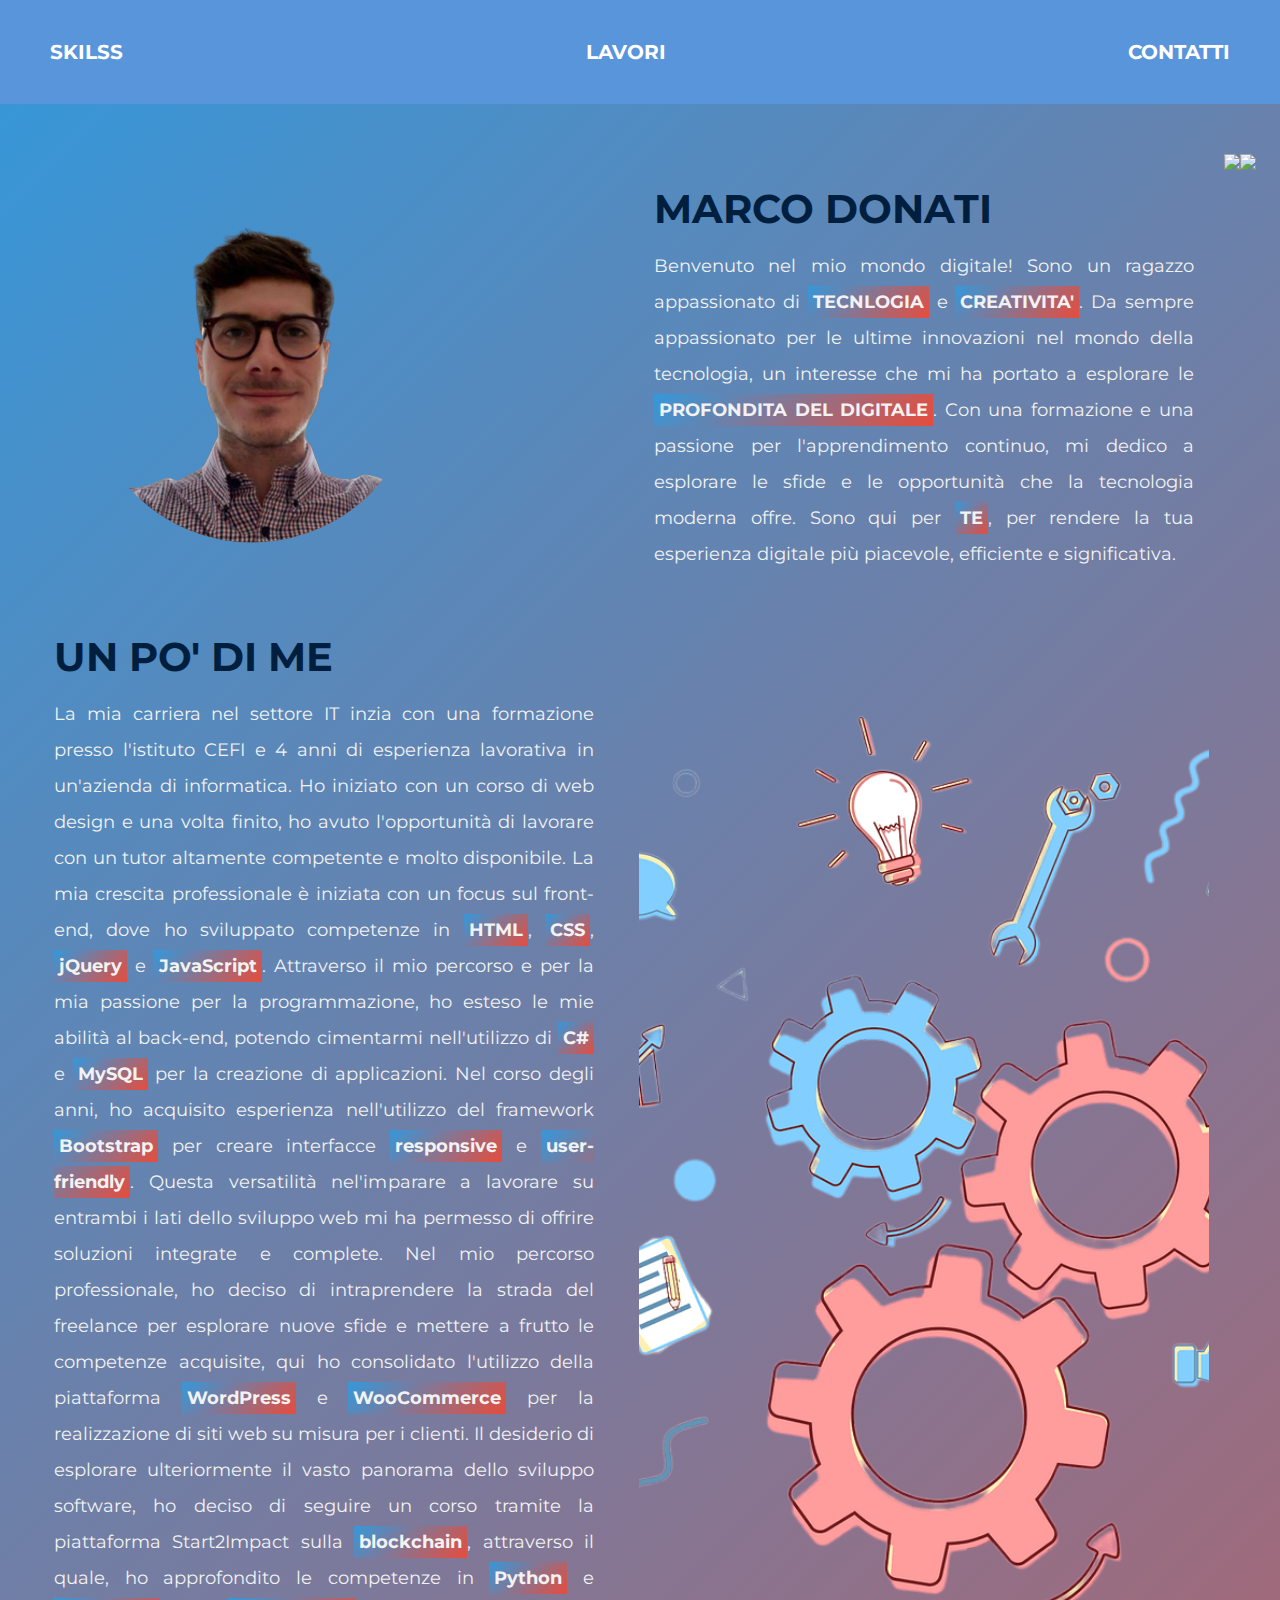
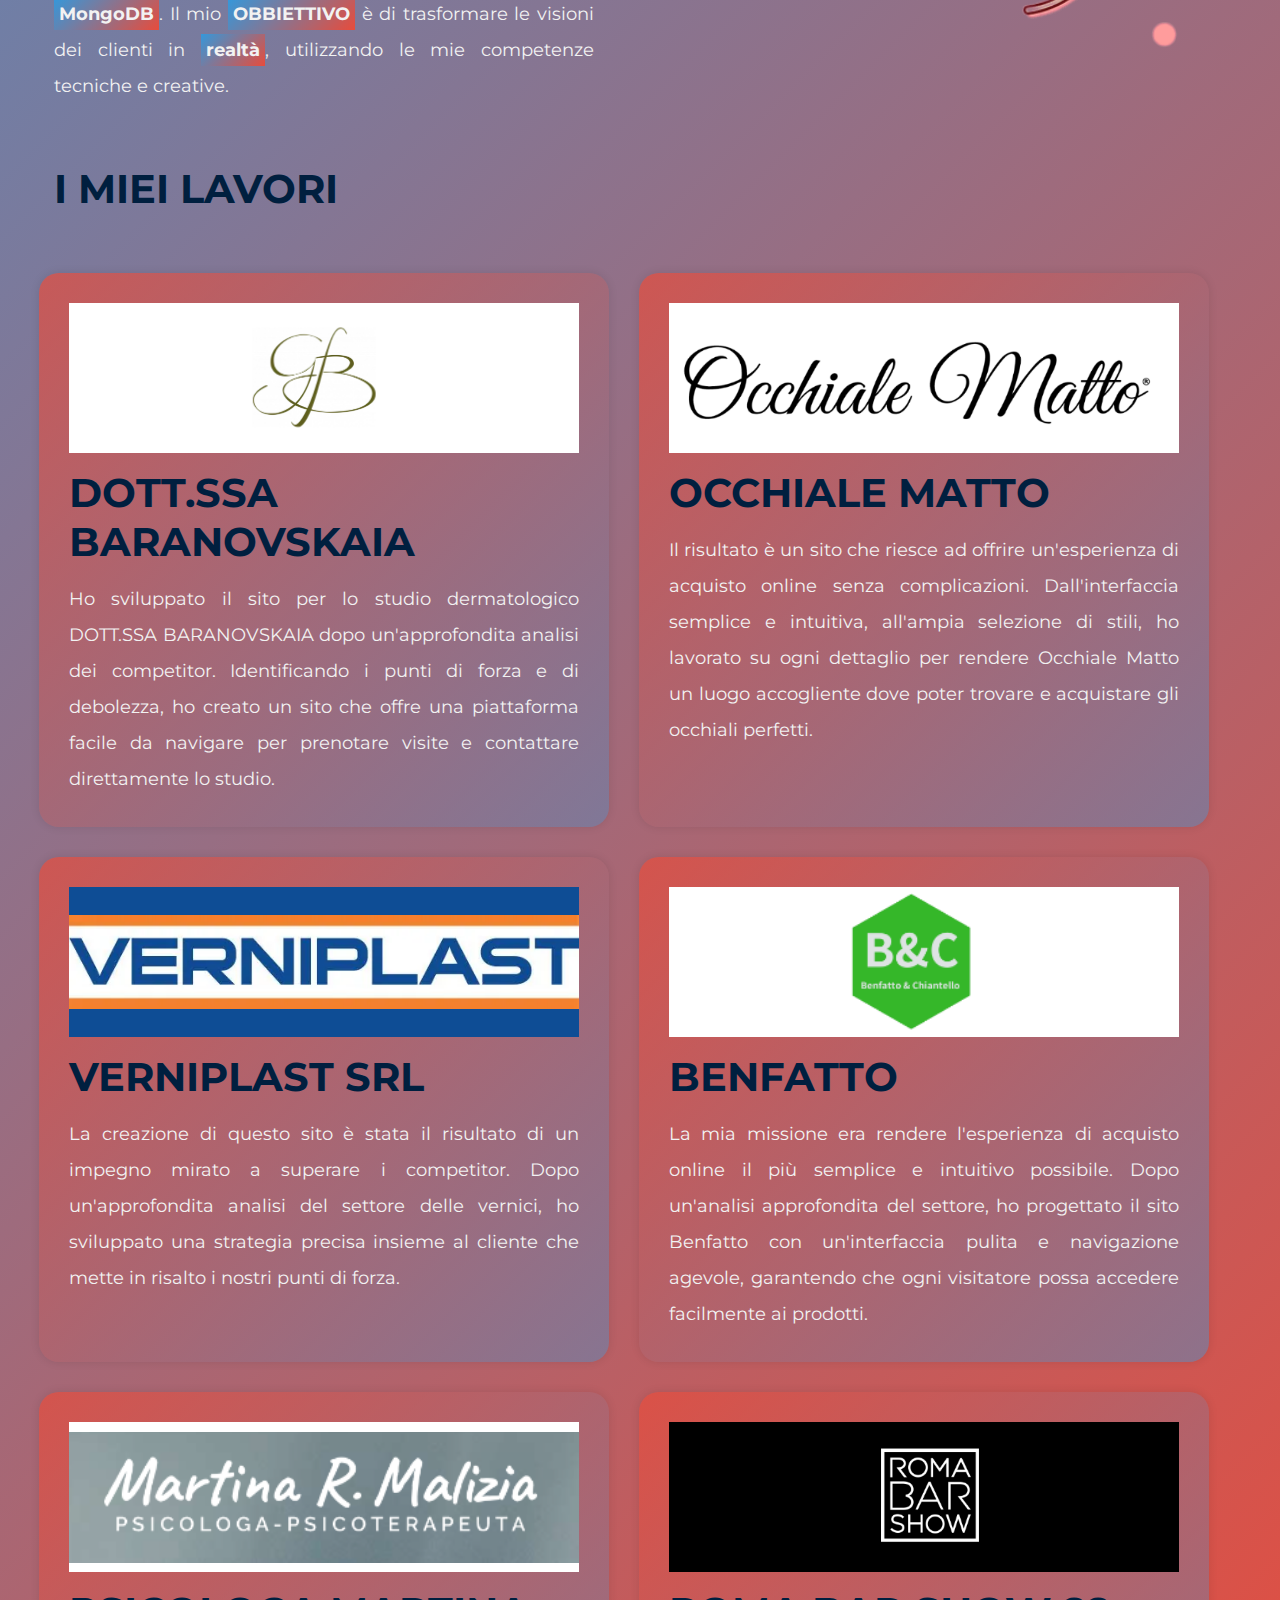
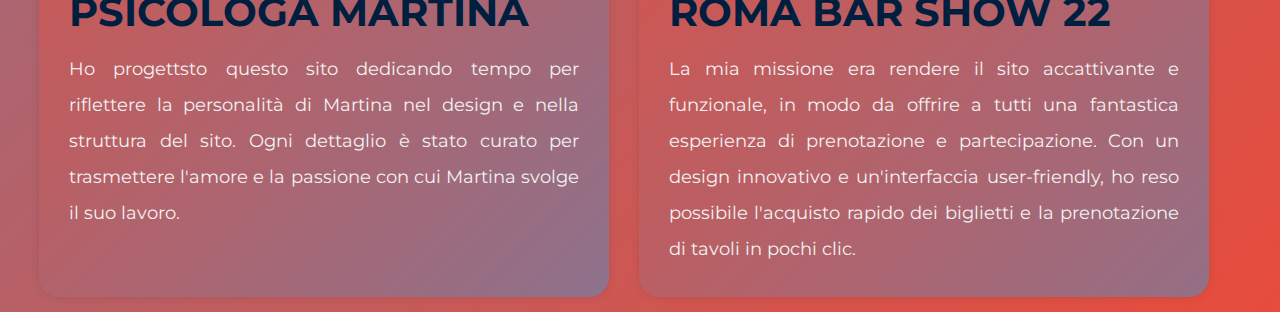
==== commit 7600421b: "Merge branch 'dev'" ====
--- a/index.html
+++ b/index.html
@@ -152,22 +152,11 @@
             </div>
 
         </div>
-    </div>
-
-    <footer>
-        <div class="copyright">
-            <p>&copy; Marco Donati 2024</p>
+        <div class='photo-grid-item'>
+          <img src='images/four.svg'/>
         </div>
-        <div class="social-icons">
-            <a href="https://www.instagram.com/flikfloc/" target="_blank">
-                <i class="bi bi-instagram"></i>
-            </a>
-            <a href="https://www.linkedin.com/in/marco-donati-03a303192/" target="_blank">
-                <i class="bi bi-linkedin"></i>
-            </a>
-            <a href="https://github.com/Marcod93" target="_blank">
-                <i class="bi bi-github"></i>
-            </a>
+        <div class='photo-grid-item last-item'>
+          <img src='images/five.svg'/>
         </div>
 
     </footer>
--- a/assets/style.css
+++ b/assets/style.css
@@ -1,5 +1,30 @@
 @font-face {
   font-family: 'Roboto';
+<<<<<<< HEAD
+  src: url(font/Roboto-Thin-webfont.woff) format('woff');
+}
+
+* {
+    margin: 0;
+    padding: 0;
+    box-sizing: border-box;
+    font-family: 'Roboto';
+  }
+  
+  .menu-container {
+    color: #fff;
+    background-color: #5995DA;  /* Blue */
+    padding: 20px 0;
+    display: flex;
+    justify-content: center;
+    padding: 50px 0;
+  }
+  
+  .menu {
+    width: 1200px;
+    display: flex;
+    justify-content: space-around;
+=======
   src: url(fonts/Roboto-Thin-webfont.woff);
 }
 
@@ -187,6 +212,7 @@
   .menu {
       flex-direction: column;
       align-items: center;
+>>>>>>> dev
   }
 
   .menu a {
@@ -198,8 +224,38 @@
   .grid-item {
       width: calc(100% - 30px); 
   }
+<<<<<<< HEAD
+  .container {
+    display: flex;
+    justify-content: center;
+    margin-top: 40px;
+  }
+  
+  .grid {
+    width: 1200px;
+    display: flex;
+    justify-content: center; 
+    flex-wrap: wrap;    
+  }
+  
+  .item {
+    border: 1px solid #fff;
+    width: 45%;
+    background-color: red;
+    padding: 20px;
+    text-align: justify;
+    line-height: 1.4;
+    margin-left: 20px;
+  } 
+
+  h2, h3{
+    text-align: center;
+  }
+ 
+=======
   .grid-item.skills-background{
     padding: 180px;
 
   }
-}+}
+>>>>>>> dev
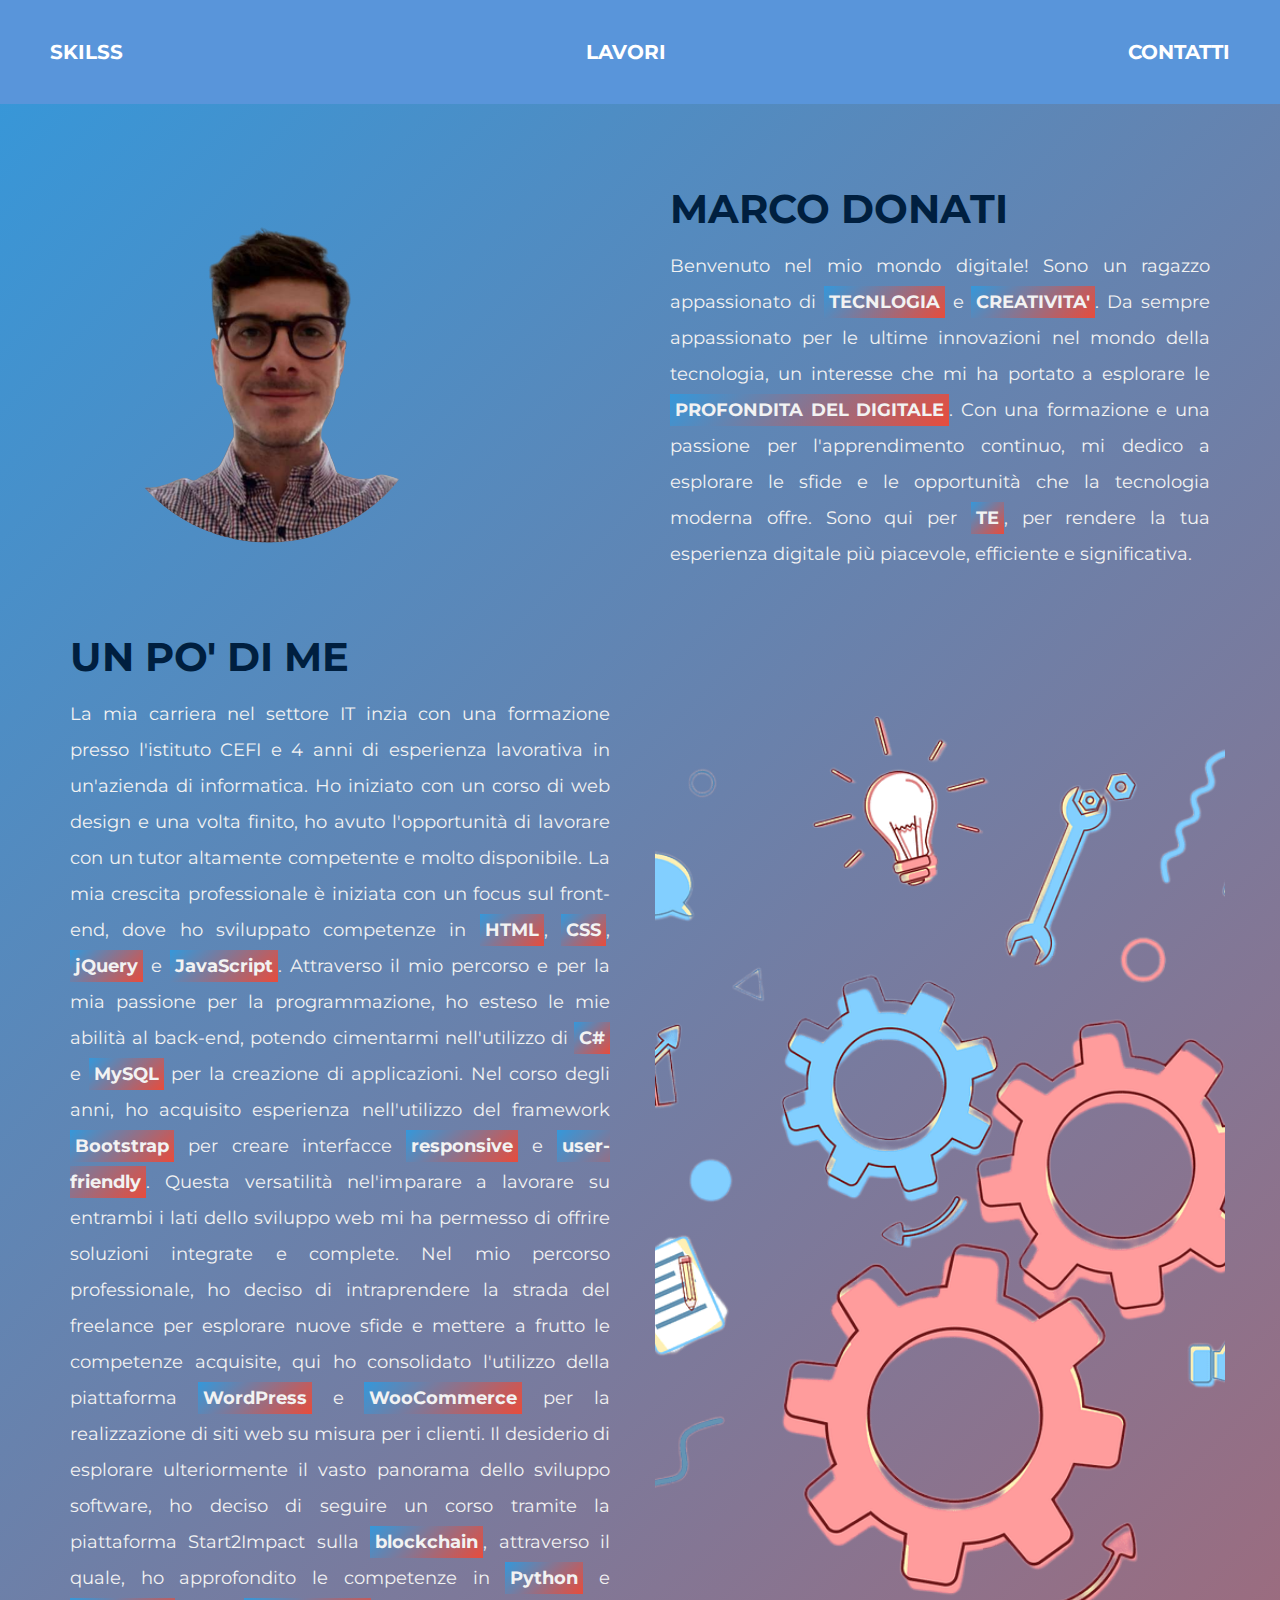
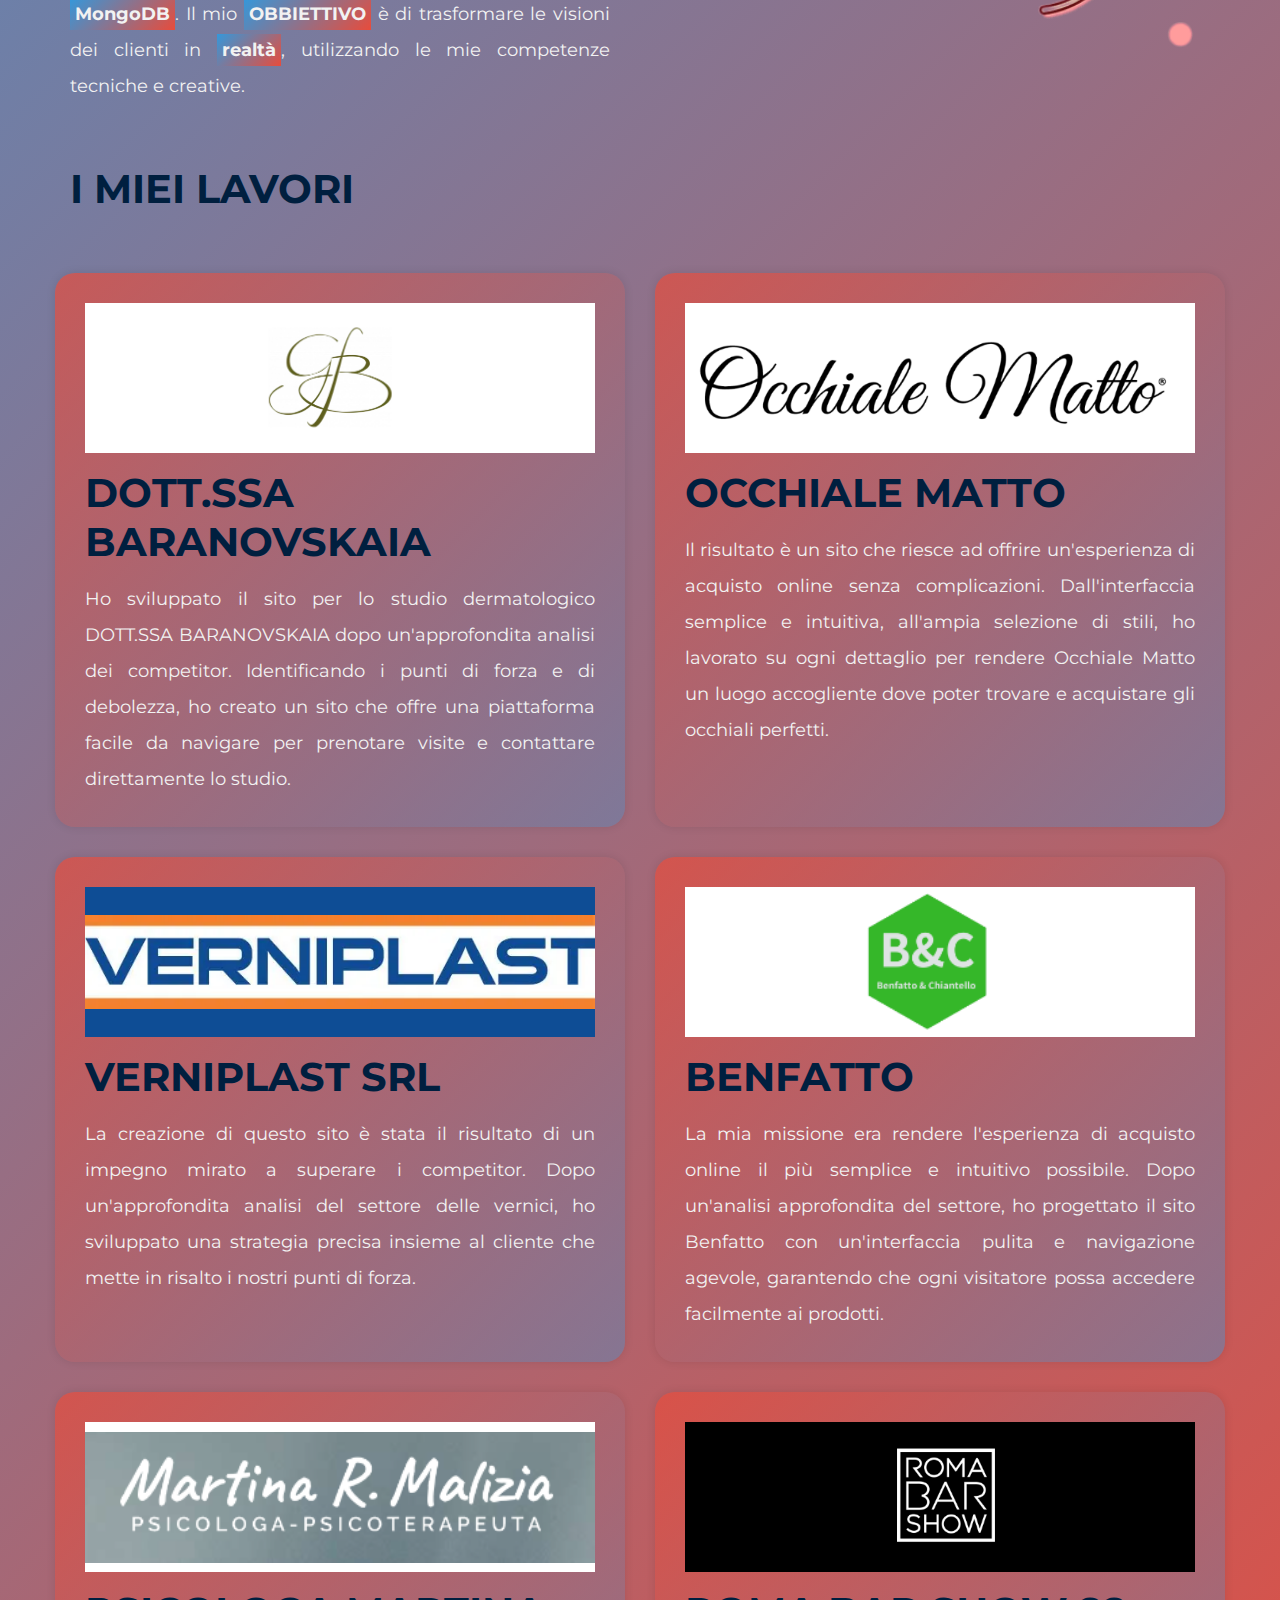
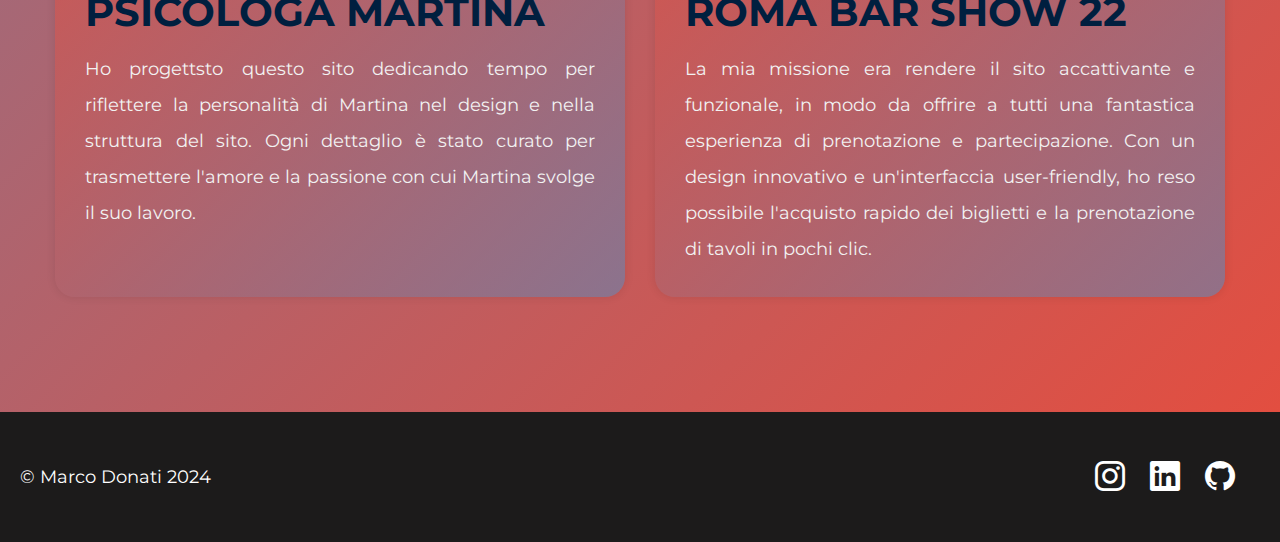
==== commit 3f8052ea: "aggiunto il sito al ramo main" ====
--- a/index.html
+++ b/index.html
@@ -152,11 +152,22 @@
             </div>
 
         </div>
-        <div class='photo-grid-item'>
-          <img src='images/four.svg'/>
+    </div>
+
+    <footer>
+        <div class="copyright">
+            <p>&copy; Marco Donati 2024</p>
         </div>
-        <div class='photo-grid-item last-item'>
-          <img src='images/five.svg'/>
+        <div class="social-icons">
+            <a href="https://www.instagram.com/flikfloc/" target="_blank">
+                <i class="bi bi-instagram"></i>
+            </a>
+            <a href="https://www.linkedin.com/in/marco-donati-03a303192/" target="_blank">
+                <i class="bi bi-linkedin"></i>
+            </a>
+            <a href="https://github.com/Marcod93" target="_blank">
+                <i class="bi bi-github"></i>
+            </a>
         </div>
 
     </footer>
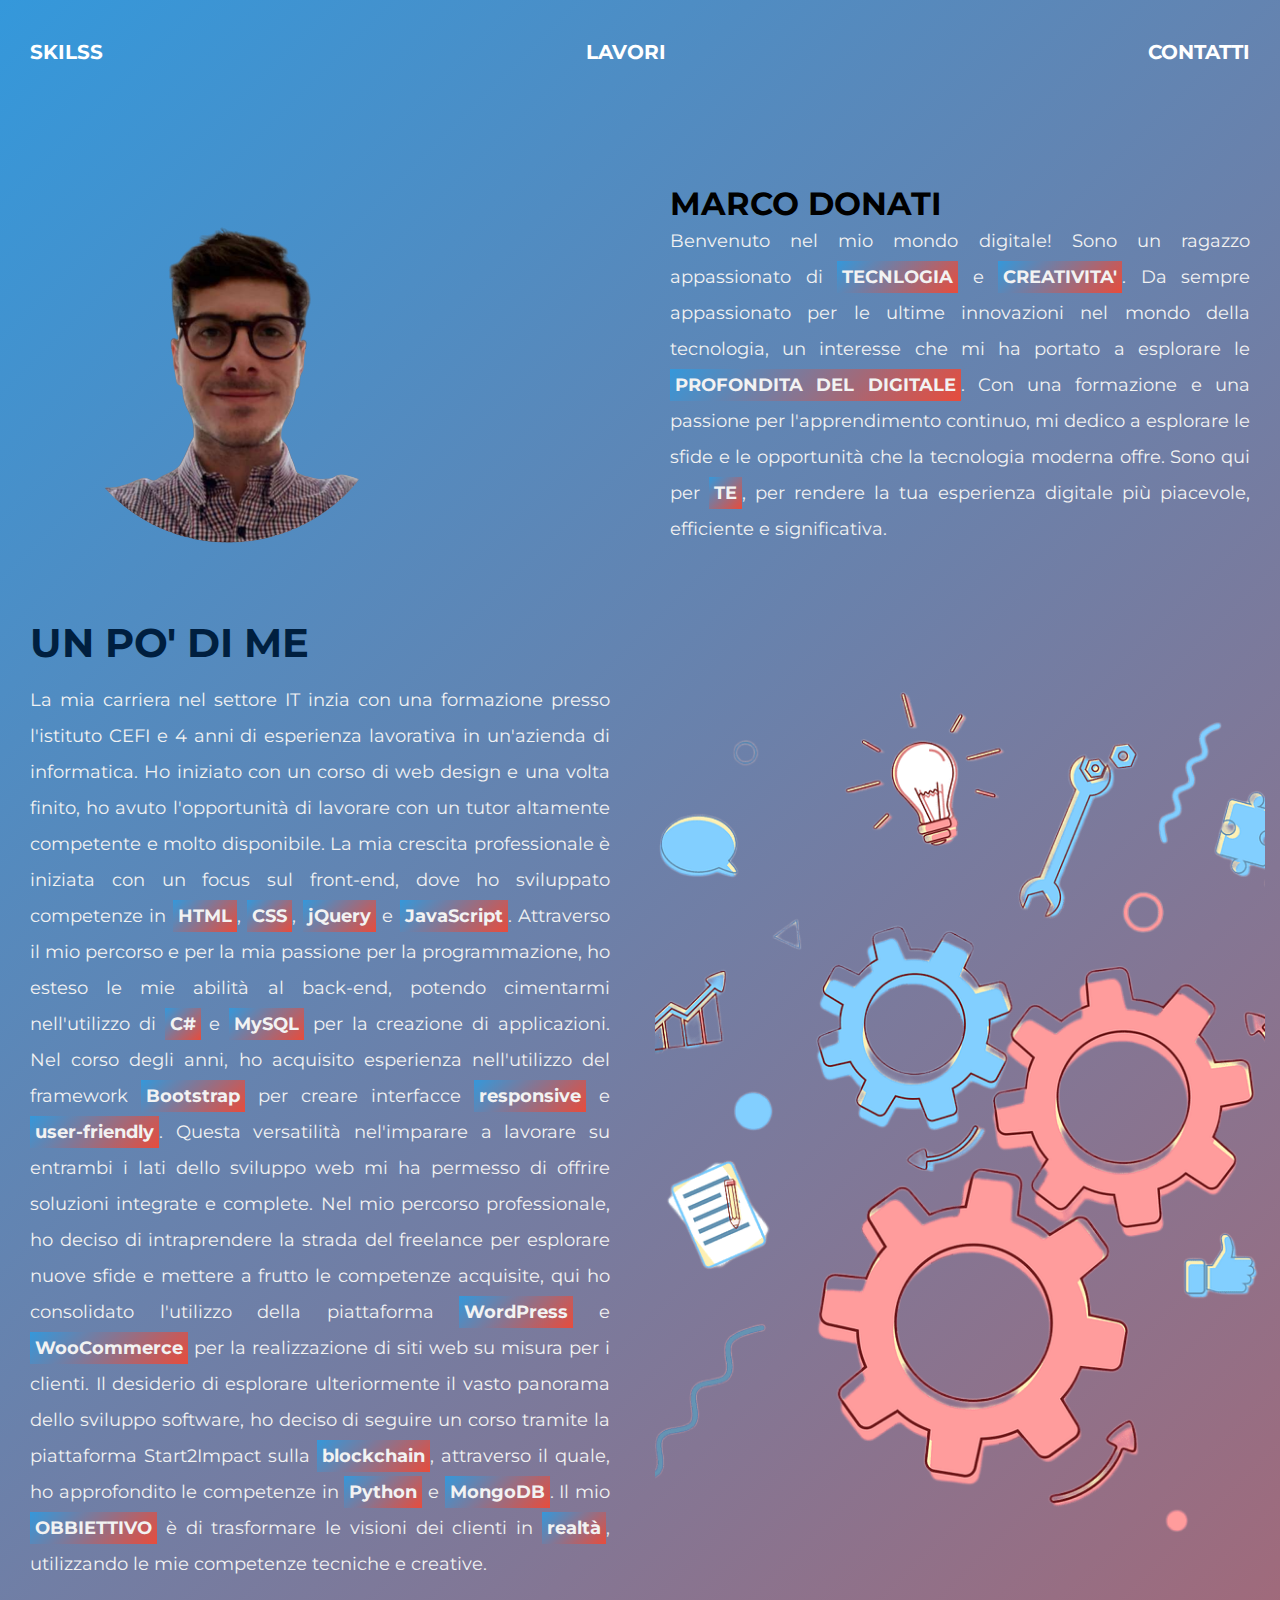
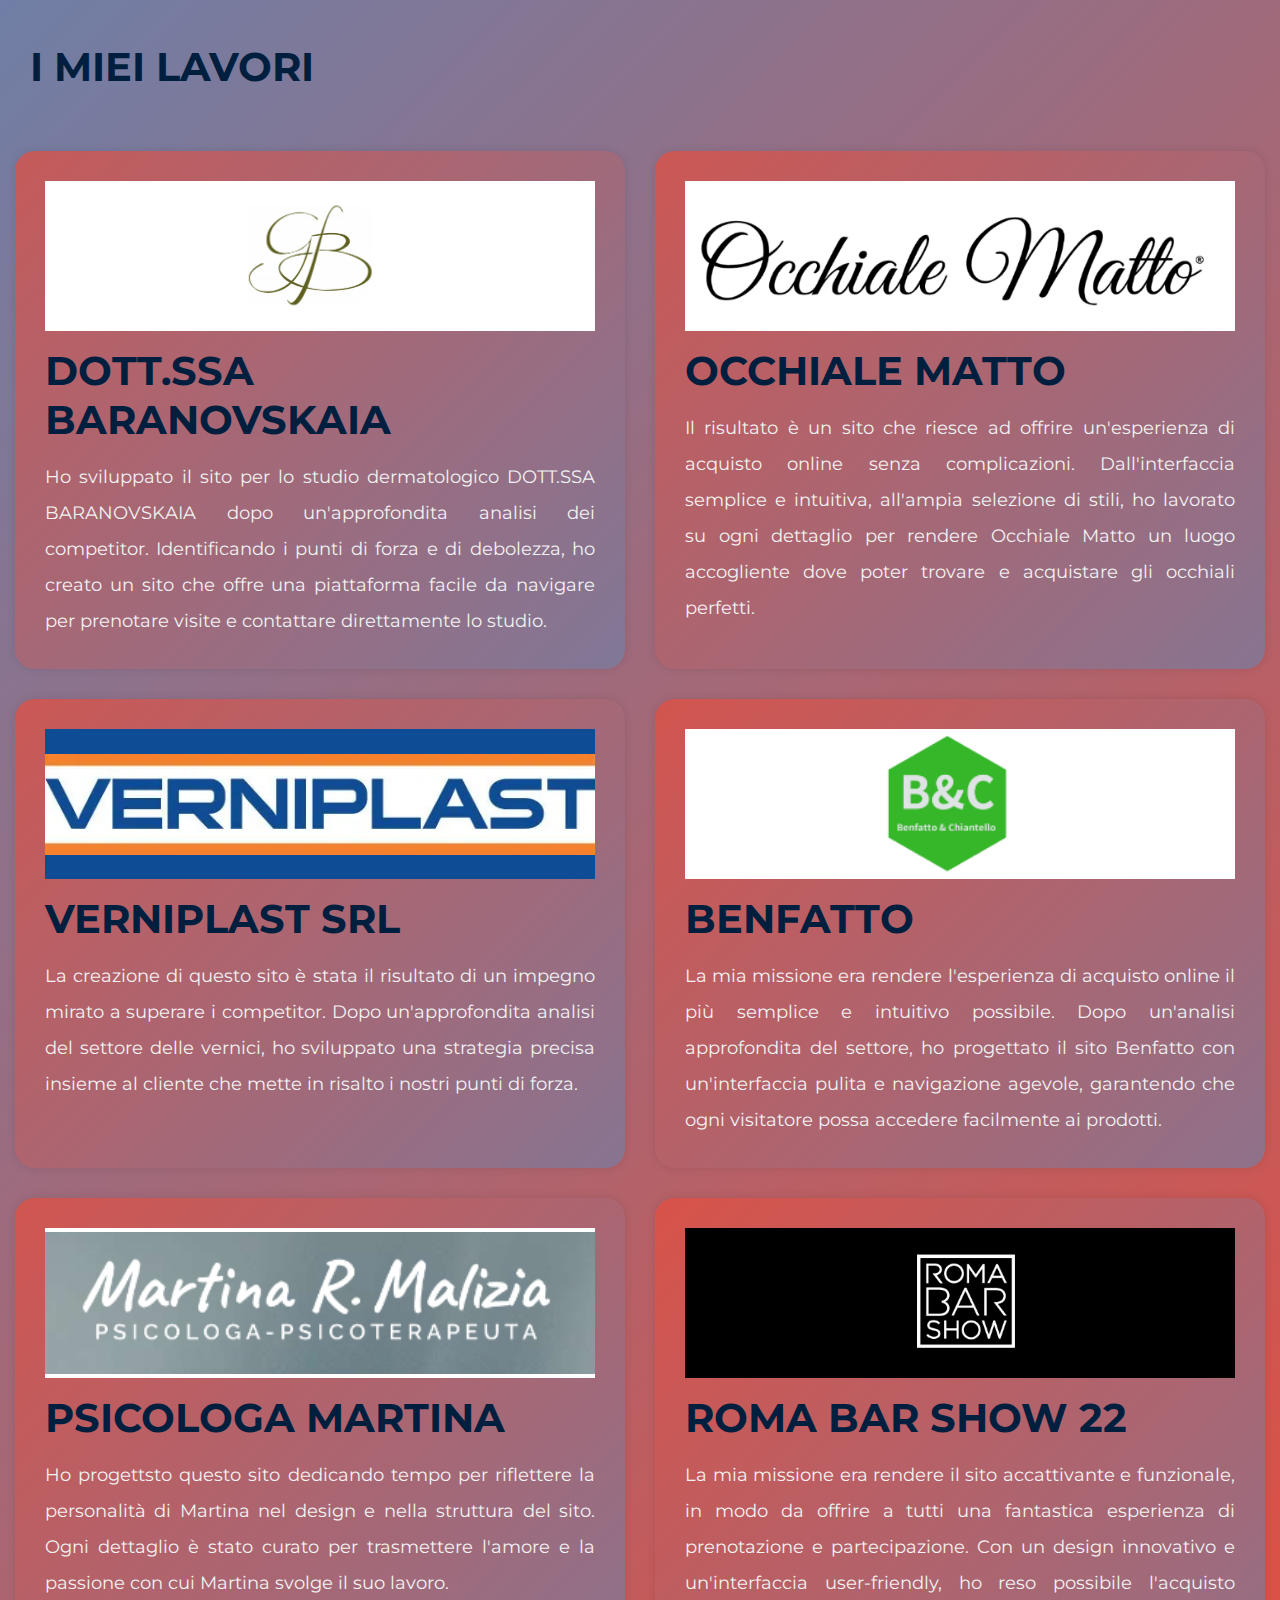
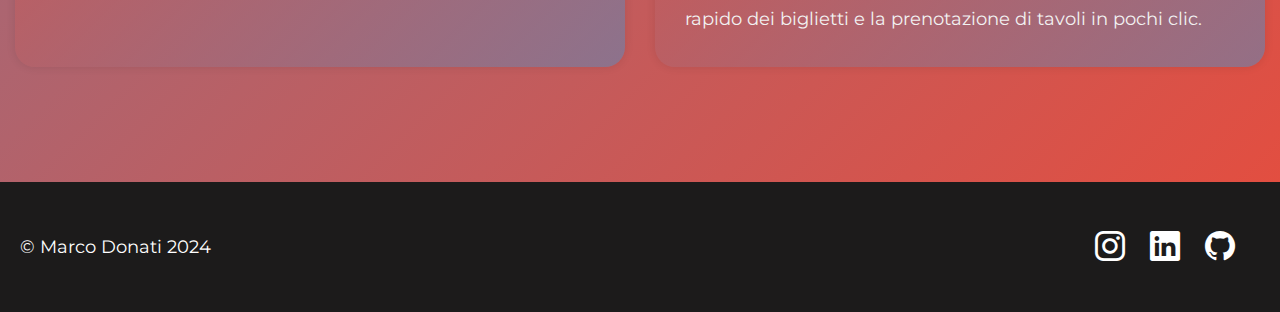
==== commit 94051b7b: "correzioni bug" ====
--- a/index.html
+++ b/index.html
@@ -5,9 +5,11 @@
     <meta charset="UTF-8">
     <meta name="viewport" content="width=device-width, initial-scale=1.0">
     <title>Marco Donati</title>
-    <link rel='stylesheet' href='assets/style.css' />
+    <link rel='stylesheet' href='assets/css/style.css' />
     <link rel="stylesheet" href="https://fonts.googleapis.com/css?family=Montserrat:400,700&display=swap">
     <link rel="stylesheet" href="https://cdn.jsdelivr.net/npm/bootstrap-icons@1.11.3/font/bootstrap-icons.min.css">
+    <link rel="icon" href="assets/img/favicon.png" type="image/x-icon">
+    <link rel="shortcut icon" href="assets/img/favicon.png" type="image/x-icon">
 </head>
 
 <body>
@@ -26,10 +28,10 @@
         <!-- About me -->
         <div class=' grid'>
             <div class=' grid-item'>
-                <img src="assets/img/foto-profilo.png">
+                <img src="assets/img/foto-profilo.png" alt="Marco Donati, una foto che ritrae il mio volto">
             </div>
             <div class=' grid-item about-me'>
-                <h2 style="color: linear-gradient(135deg, #3498db, #e74c3c);">MARCO DONATI</h2>
+                <h1>MARCO DONATI</h1>
                 <p>
                     Benvenuto nel mio mondo digitale! Sono un ragazzo appassionato di <strong>TECNLOGIA</strong> e
                     <strong> CREATIVITA'</strong>.
@@ -85,13 +87,13 @@
 
             <!-- I miei lavori -->
 
-            <div id="section-lavori" class=' grid-item' style="width: 100%;">
+            <div id="section-lavori" class='grid-item'>
                 <h2>I MIEI LAVORI</h2>
             </div>
 
             <div class='grid-item lavori'>
-                <a href="https://dermatologiaestetica.eu/" target="_blank">
-                    <div class="logo" style="background-image: url(assets/img/dottoressa.png);"></div>
+                <a href="https://dermatologiaestetica.eu/" target="_blank" rel="noopener">
+                    <div id ="dottoressa" class="logo"></div>
                 </a>
                 <h2>DOTT.SSA BARANOVSKAIA</h2>
                 <p>Ho sviluppato il sito per lo studio dermatologico DOTT.SSA BARANOVSKAIA dopo un'approfondita
@@ -100,8 +102,8 @@
             </div>
 
             <div class='grid-item lavori'>
-                <a href="https://www.occhialematto.com/" target="_blank">
-                    <div class="logo" style="background-image: url(assets/img/occhialematto.png);"></div>
+                <a href="https://www.occhialematto.com/" target="_blank" rel="noopener">
+                    <div id="occhialematto" class="logo"></div>
                 </a>
                 <h2>OCCHIALE MATTO</h2>
                 <p>Il risultato è un sito che riesce ad offrire un'esperienza di acquisto online senza 
@@ -111,9 +113,8 @@
             </div>
 
             <div class='grid-item lavori'>
-                <a href="https://verniplast.com/" target="_blank">
-                    <div class="logo"
-                        style="background-image: url(assets/img/Logo-VERNIPLAST.jpg); background-color: #0e4d95;"></div>
+                <a href="https://verniplast.com/" target="_blank" rel="noopener">
+                    <div id="verniplast" class="logo"></div>
                 </a>
                 <h2>VERNIPLAST SRL</h2>
                 <p>La creazione di questo sito è stata il risultato di un impegno mirato a superare i competitor. 
@@ -122,8 +123,8 @@
             </div>
 
             <div class='grid-item lavori'>
-                <a href="https://benfattoechiantello.it/" target="_blank">
-                    <div class="logo" style="background-image: url(assets/img/benfatto.png);"></div>
+                <a href="https://benfattoechiantello.it/" target="_blank" rel="noopener">
+                    <div id="benfatto" class="logo"></div>
                 </a>
                 <h2>BENFATTO</h2>
                 <p>La mia missione era rendere l'esperienza di acquisto online il più semplice e intuitivo possibile. 
@@ -132,8 +133,8 @@
             </div>
 
             <div class='grid-item lavori'>
-                <a href="https://www.martinamalizia.it/" target="_blank">
-                    <div class="logo" style="background-image: url(assets/img/martina.png);"></div>
+                <a href="https://www.martinamalizia.it/" target="_blank" rel="noopener">
+                    <div id="martina" class="logo"></div>
                 </a>
                 <h2>PSICOLOGA MARTINA</h2>
                 <p>Ho progettsto questo sito dedicando tempo per riflettere la personalità di Martina nel design e nella struttura del sito. 
@@ -141,9 +142,8 @@
             </div>
 
             <div class='grid-item lavori'>
-                <a href="https://romabarshow.com/" target="_blank">
-                    <div class="logo"
-                        style="background-image: url(assets/img/romabarshow.png); background-color: black;"></div>
+                <a href="https://romabarshow.com/" target="_blank" rel="noopener">
+                    <div id="barshow" class="logo"></div>
                 </a>
                 <h2>ROMA BAR SHOW 22</h2>
                 <p>La mia missione era rendere il sito accattivante e funzionale, in modo da offrire a tutti una fantastica 
@@ -159,13 +159,13 @@
             <p>&copy; Marco Donati 2024</p>
         </div>
         <div class="social-icons">
-            <a href="https://www.instagram.com/flikfloc/" target="_blank">
+            <a href="https://www.instagram.com/flikfloc/" target="_blank" rel="noopener">
                 <i class="bi bi-instagram"></i>
             </a>
-            <a href="https://www.linkedin.com/in/marco-donati-03a303192/" target="_blank">
+            <a href="https://www.linkedin.com/in/marco-donati-03a303192/" target="_blank" rel="noopener">
                 <i class="bi bi-linkedin"></i>
             </a>
-            <a href="https://github.com/Marcod93" target="_blank">
+            <a href="https://github.com/Marcod93" target="_blank" rel="noopener">
                 <i class="bi bi-github"></i>
             </a>
         </div>
--- a/assets/css/style.css
+++ b/assets/css/style.css
@@ -0,0 +1,240 @@
+@font-face {
+  font-family: 'Roboto';
+  src: url(fonts/Roboto-Thin-webfont.woff);
+}
+
+* {
+  margin: 0;
+  padding: 0;
+  box-sizing: border-box;
+  font-family: 'Montserrat', sans-serif;
+}
+
+body {
+  background: linear-gradient(135deg, #3498db, #e74c3c);
+}
+
+.menu-container {
+  padding: 40px 20px;
+  margin-bottom: 50px;
+  font-size: 20px;
+}
+
+.menu {
+  list-style: none;
+  margin: 0;
+  padding: 0;
+  display: flex;
+  justify-content: space-between;
+}
+
+.menu li {
+  margin: 0;
+}
+
+.menu a {
+  text-decoration: none;
+  color: #fff;
+  font-weight: bold;
+  padding: 10px;
+  transition: background-color 0.3s;
+}
+
+.menu a:hover {
+  background: linear-gradient(135deg, #f1c40f, #e67e22);
+  background-clip: text;
+  -webkit-background-clip: text;
+  color: transparent;
+  transition: background 0.3s ease;
+}
+h1{
+  color: linear-gradient(135deg, #3498db, #e74c3c);
+}
+
+.grid-container {
+  display: flex;
+  justify-content: center;
+}
+
+.grid {
+  width: 100%;
+  display: flex;
+  justify-content: center;
+  flex-wrap: wrap;
+}
+
+.grid-item {
+  width: calc(50% - 30px); 
+  margin: 15px; 
+  padding: 15px;
+  text-align: justify;
+}
+
+p{
+  color: #f2f2f2;
+  line-height: 2;
+  font-size: 18px;
+}
+
+.skills-background{
+  background-image: url(../img/skills.png);
+  background-position: center;
+  background-size: cover;
+}
+.lavori {
+  background: linear-gradient(135deg, rgba(231, 76, 60, 0.7), rgba(52, 152, 219, 0.7));
+  background-size: 200% 100%;
+  transition: background-position 0.5s ease;
+  padding: 30px;
+  border-radius: 20px;
+  box-shadow: 0 0 10px rgba(0, 0, 0, 0.1);
+
+}
+#section-lavori{
+  width: 100%;
+}
+.lavori:hover {
+  background-position: -100% 0;
+}
+
+.grid-item h2 {
+  text-align: left;
+  color: #001F3F;
+  font-size: 40px;
+  margin-bottom: 15px;
+}
+
+.logo {
+  height: 150px;
+   background-size: contain;
+  background-repeat: no-repeat;
+  background-position: center;
+  background-color: white;
+  margin-bottom: 15px;
+}
+
+#dottoressa{
+  background-image: url(../img/dottoressa.png);
+}
+#occhialematto{
+  background-image: url(../img/occhialematto.png);
+}
+#verniplast{
+  background-image: url(../img/Logo-VERNIPLAST.jpg);
+   background-color: #0e4d95;
+}
+#benfatto{
+  background-image: url(../img/benfatto.png);
+}
+#martina{
+  background-image: url(../img/martina.png);
+}
+#barshow{
+  background-image: url(../img/romabarshow.png); 
+  background-color: black;
+}
+
+footer {
+  background-color: #1c1b1b;
+  padding: 20px;
+  display: flex;
+  justify-content: space-between;
+  align-items: center;
+  height: 130px;
+  margin-top: 100px;
+}
+footer p{
+  color: #fff !important;
+}
+footer i{
+  color: white;
+  font-size: 30px;
+  margin-right: 15px;
+}
+.copyright {
+  order: 1; 
+}
+
+.social-icons {
+  order: 2;
+  display: flex;
+}
+
+.social-icons a {
+  color: #fff;
+  margin-right: 10px;
+  text-decoration: none;
+}
+
+form {
+  max-width: 600px;
+  margin: 0px auto;
+}
+
+label {
+  display: block;
+  margin-bottom: 8px;
+  font-weight: bold;
+  font-size: 16px;
+  border-radius: 5px;
+  padding: 8px;
+}
+
+input, textarea {
+  width: 100%;
+  padding: 8px;
+  margin-bottom: 10px;
+  border-radius: 10px;
+}
+
+input[type="checkbox"] {
+  margin-bottom: 20px;
+}
+
+button {
+  background: linear-gradient(135deg, #3498db, #e74c3c);
+  padding: 10px 15px;
+  border: none;
+  border-radius: 5px;
+  cursor: pointer;
+  width: 100%;
+}
+button strong{
+  color: white;
+}
+strong{
+  background: linear-gradient(135deg, #3498db, #e74c3c);
+  padding: 5PX;
+}
+form strong{
+  background: none;
+}
+
+/* Stile mobile */
+@media screen and (max-width: 768px) {
+  .menu {
+      flex-direction: column;
+      align-items: center;
+  }
+
+  .menu a {
+      display: block;
+      width: 100%;
+      text-align: center;
+  }
+
+  .grid-item {
+      width: calc(100% - 30px); 
+  }
+  .grid-item.skills-background{
+    padding: 180px;
+
+  }
+  img{
+    max-width: 100% !important;
+  }
+
+  .grid-item h2{
+    font-size: 30px !important;
+  }
+}
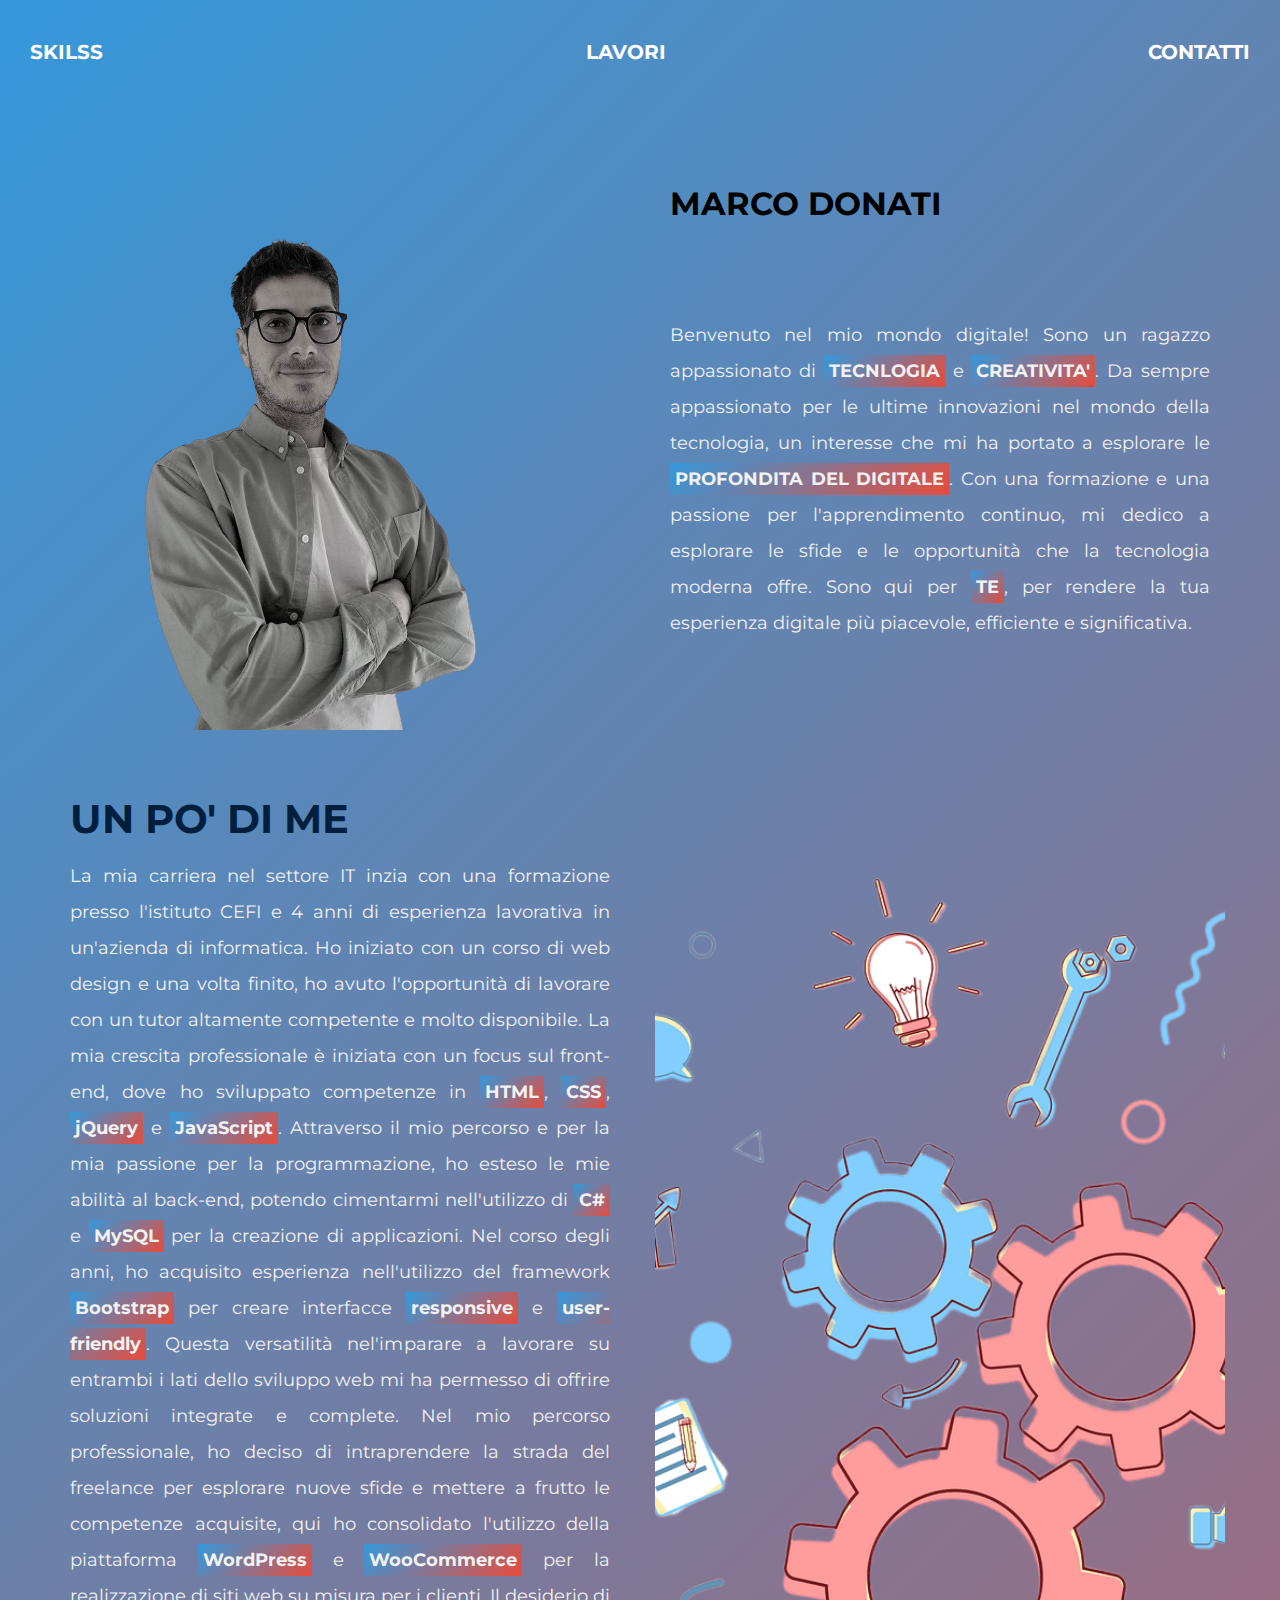
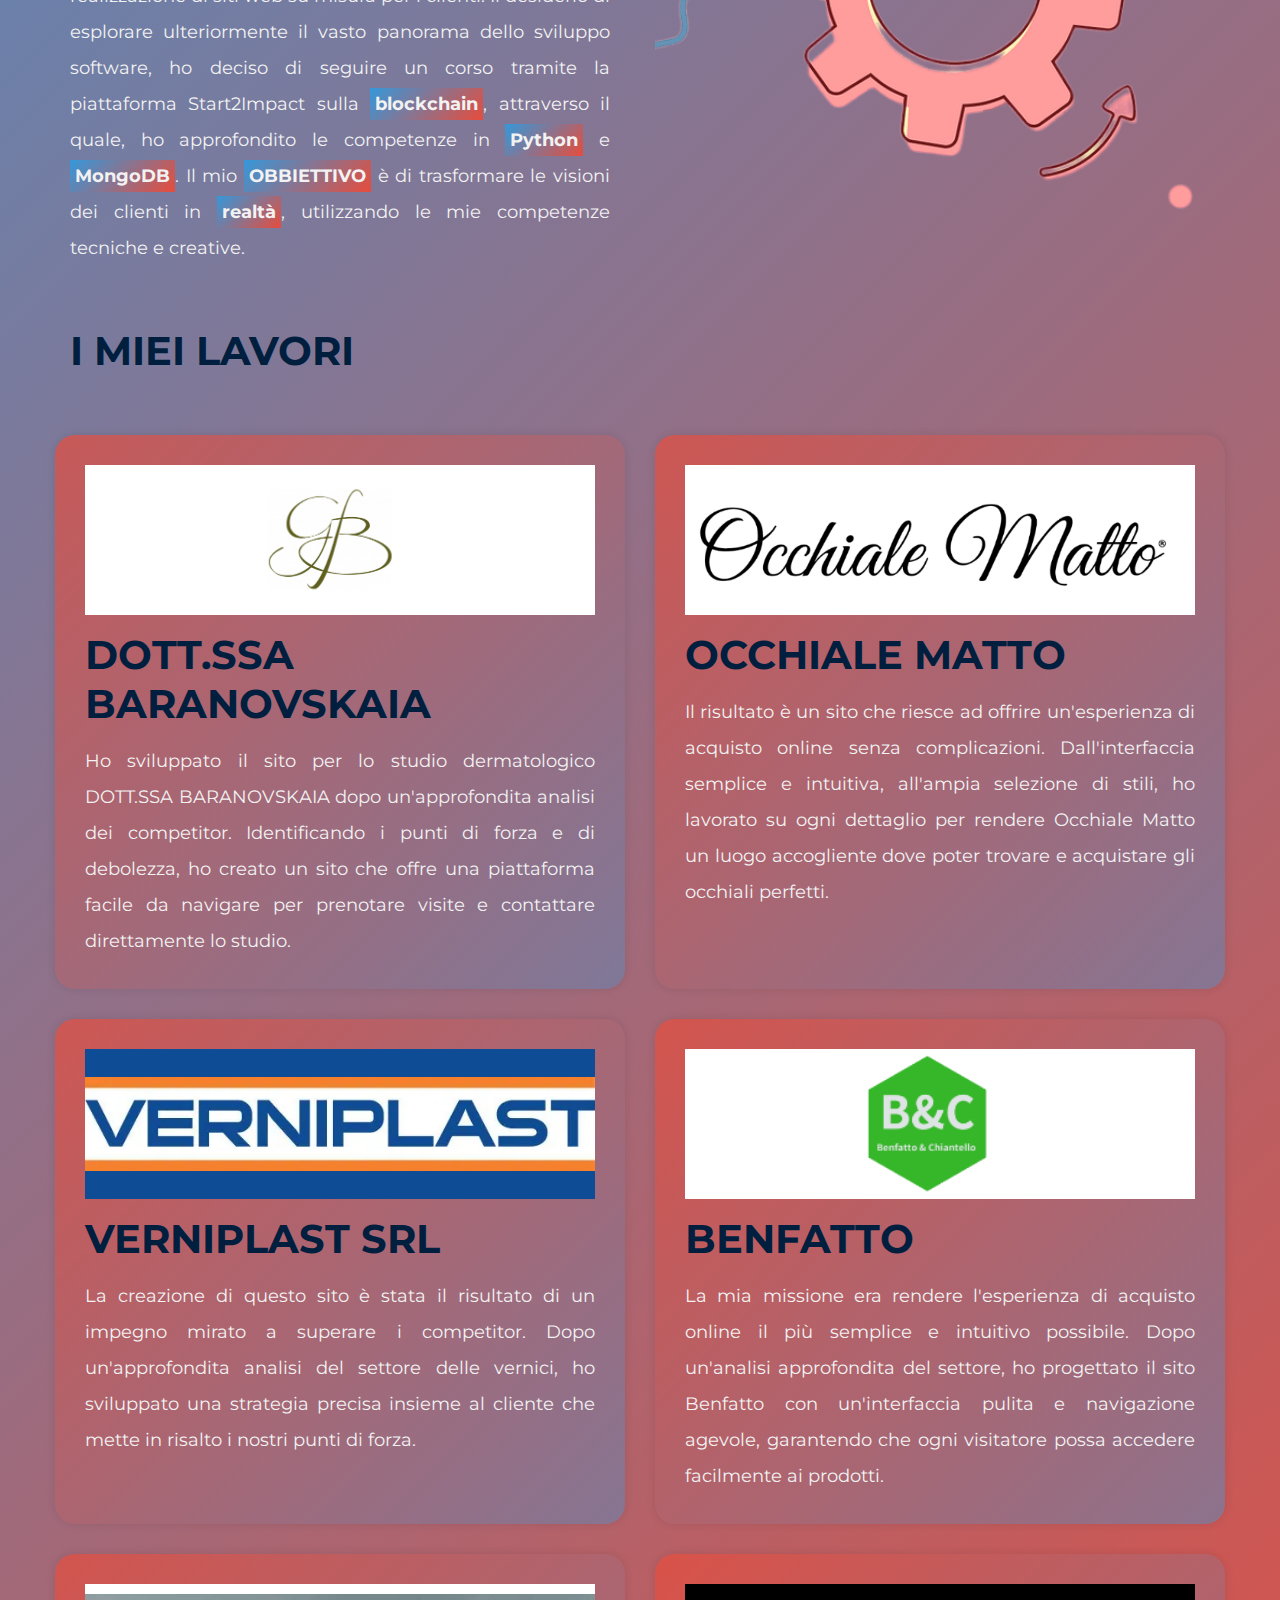
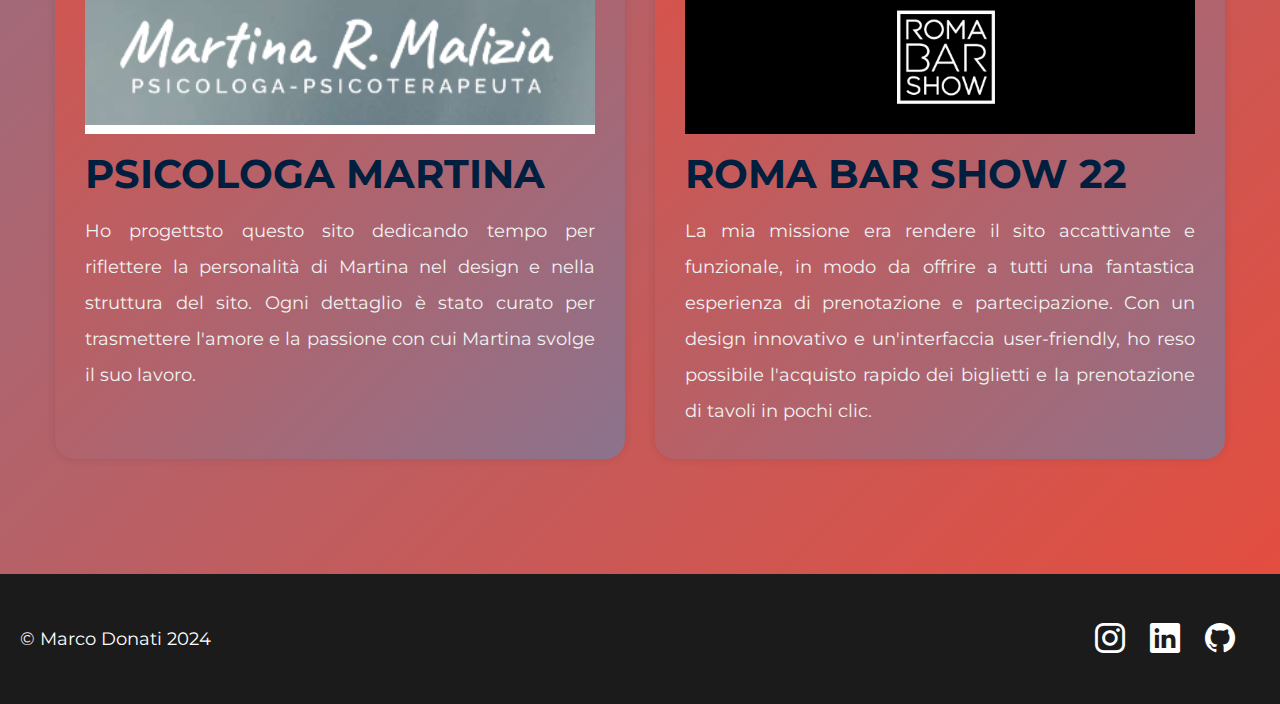
==== commit b689f4f2: "aggiornata img profilo" ====
--- a/index.html
+++ b/index.html
@@ -10,6 +10,12 @@
     <link rel="stylesheet" href="https://cdn.jsdelivr.net/npm/bootstrap-icons@1.11.3/font/bootstrap-icons.min.css">
     <link rel="icon" href="assets/img/favicon.png" type="image/x-icon">
     <link rel="shortcut icon" href="assets/img/favicon.png" type="image/x-icon">
+    <meta property="og:title" content="Marco Donati">
+    <meta property="og:description" content="Esplora le mie competenze e i mie progetti. Scopri le abilità in programmazione, design e molto altro. 
+                                            Naviga tra i mie progetti realizzati e ottieni un'anteprima delle mie capacità.">
+    <meta property="og:image" content="assets/img/foto-profilo.png">
+    <meta property="og:url" content="https://marcod93.github.io/marcodonati/index.html">
+    <meta property="og:type" content="website">
 </head>
 
 <body>
@@ -30,7 +36,7 @@
             <div class=' grid-item'>
                 <img src="assets/img/foto-profilo.png" alt="Marco Donati, una foto che ritrae il mio volto">
             </div>
-            <div class=' grid-item about-me'>
+            <div class=' grid-item about-me' style="display: grid;">
                 <h1>MARCO DONATI</h1>
                 <p>
                     Benvenuto nel mio mondo digitale! Sono un ragazzo appassionato di <strong>TECNLOGIA</strong> e
--- a/assets/css/style.css
+++ b/assets/css/style.css
@@ -1,240 +1,431 @@
-@font-face {
-  font-family: 'Roboto';
-  src: url(fonts/Roboto-Thin-webfont.woff);
-}
-
-* {
-  margin: 0;
-  padding: 0;
-  box-sizing: border-box;
-  font-family: 'Montserrat', sans-serif;
-}
-
-body {
-  background: linear-gradient(135deg, #3498db, #e74c3c);
-}
-
-.menu-container {
-  padding: 40px 20px;
-  margin-bottom: 50px;
-  font-size: 20px;
-}
-
-.menu {
-  list-style: none;
-  margin: 0;
-  padding: 0;
-  display: flex;
-  justify-content: space-between;
-}
-
-.menu li {
-  margin: 0;
-}
-
-.menu a {
-  text-decoration: none;
-  color: #fff;
-  font-weight: bold;
-  padding: 10px;
-  transition: background-color 0.3s;
-}
-
-.menu a:hover {
-  background: linear-gradient(135deg, #f1c40f, #e67e22);
-  background-clip: text;
-  -webkit-background-clip: text;
-  color: transparent;
-  transition: background 0.3s ease;
-}
-h1{
-  color: linear-gradient(135deg, #3498db, #e74c3c);
-}
-
-.grid-container {
-  display: flex;
-  justify-content: center;
-}
-
-.grid {
-  width: 100%;
-  display: flex;
-  justify-content: center;
-  flex-wrap: wrap;
-}
-
-.grid-item {
-  width: calc(50% - 30px); 
-  margin: 15px; 
-  padding: 15px;
-  text-align: justify;
-}
-
-p{
-  color: #f2f2f2;
-  line-height: 2;
-  font-size: 18px;
-}
-
-.skills-background{
-  background-image: url(../img/skills.png);
-  background-position: center;
-  background-size: cover;
-}
-.lavori {
-  background: linear-gradient(135deg, rgba(231, 76, 60, 0.7), rgba(52, 152, 219, 0.7));
-  background-size: 200% 100%;
-  transition: background-position 0.5s ease;
-  padding: 30px;
-  border-radius: 20px;
-  box-shadow: 0 0 10px rgba(0, 0, 0, 0.1);
-
-}
-#section-lavori{
-  width: 100%;
-}
-.lavori:hover {
-  background-position: -100% 0;
-}
-
-.grid-item h2 {
-  text-align: left;
-  color: #001F3F;
-  font-size: 40px;
-  margin-bottom: 15px;
-}
-
-.logo {
-  height: 150px;
-   background-size: contain;
-  background-repeat: no-repeat;
-  background-position: center;
-  background-color: white;
-  margin-bottom: 15px;
-}
-
-#dottoressa{
-  background-image: url(../img/dottoressa.png);
-}
-#occhialematto{
-  background-image: url(../img/occhialematto.png);
-}
-#verniplast{
-  background-image: url(../img/Logo-VERNIPLAST.jpg);
-   background-color: #0e4d95;
-}
-#benfatto{
-  background-image: url(../img/benfatto.png);
-}
-#martina{
-  background-image: url(../img/martina.png);
-}
-#barshow{
-  background-image: url(../img/romabarshow.png); 
-  background-color: black;
-}
-
-footer {
-  background-color: #1c1b1b;
-  padding: 20px;
-  display: flex;
-  justify-content: space-between;
-  align-items: center;
-  height: 130px;
-  margin-top: 100px;
-}
-footer p{
-  color: #fff !important;
-}
-footer i{
-  color: white;
-  font-size: 30px;
-  margin-right: 15px;
-}
-.copyright {
-  order: 1; 
-}
-
-.social-icons {
-  order: 2;
-  display: flex;
-}
-
-.social-icons a {
-  color: #fff;
-  margin-right: 10px;
-  text-decoration: none;
-}
-
-form {
-  max-width: 600px;
-  margin: 0px auto;
-}
-
-label {
-  display: block;
-  margin-bottom: 8px;
-  font-weight: bold;
-  font-size: 16px;
-  border-radius: 5px;
-  padding: 8px;
-}
-
-input, textarea {
-  width: 100%;
-  padding: 8px;
-  margin-bottom: 10px;
-  border-radius: 10px;
-}
-
-input[type="checkbox"] {
-  margin-bottom: 20px;
-}
-
-button {
-  background: linear-gradient(135deg, #3498db, #e74c3c);
-  padding: 10px 15px;
-  border: none;
-  border-radius: 5px;
-  cursor: pointer;
-  width: 100%;
-}
-button strong{
-  color: white;
-}
-strong{
-  background: linear-gradient(135deg, #3498db, #e74c3c);
-  padding: 5PX;
-}
-form strong{
-  background: none;
-}
-
-/* Stile mobile */
-@media screen and (max-width: 768px) {
-  .menu {
-      flex-direction: column;
-      align-items: center;
-  }
-
-  .menu a {
-      display: block;
-      width: 100%;
-      text-align: center;
-  }
-
-  .grid-item {
-      width: calc(100% - 30px); 
-  }
-  .grid-item.skills-background{
-    padding: 180px;
-
-  }
-  img{
-    max-width: 100% !important;
-  }
-
-  .grid-item h2{
-    font-size: 30px !important;
-  }
-}
+��@ f o n t - f a c e   { + 
+     f o n t - f a m i l y :   ' R o b o t o ' ; + 
+     s r c :   u r l ( f o n t s / R o b o t o - T h i n - w e b f o n t . w o f f ) ; + 
+ } + 
+ *   { + 
+     m a r g i n :   0 ; + 
+     p a d d i n g :   0 ; + 
+     b o x - s i z i n g :   b o r d e r - b o x ; + 
+     f o n t - f a m i l y :   ' M o n t s e r r a t ' ,   s a n s - s e r i f ; + 
+ } + 
+ b o d y   { + 
+     b a c k g r o u n d :   l i n e a r - g r a d i e n t ( 1 3 5 d e g ,   # 3 4 9 8 d b ,   # e 7 4 c 3 c ) ; + 
+ } + 
+ . m e n u - c o n t a i n e r   { + 
+     p a d d i n g :   4 0 p x   2 0 p x ; + 
+     m a r g i n - b o t t o m :   5 0 p x ; + 
+     f o n t - s i z e :   2 0 p x ; + 
+ } + 
+ . m e n u   { + 
+     l i s t - s t y l e :   n o n e ; + 
+     m a r g i n :   0 ; + 
+     p a d d i n g :   0 ; + 
+     d i s p l a y :   f l e x ; + 
+     j u s t i f y - c o n t e n t :   s p a c e - b e t w e e n ; + 
+ } + 
+ . m e n u   l i   { + 
+     m a r g i n :   0 ; + 
+ } + 
+ . m e n u   a   { + 
+     t e x t - d e c o r a t i o n :   n o n e ; + 
+     c o l o r :   # f f f ; + 
+     f o n t - w e i g h t :   b o l d ; + 
+     p a d d i n g :   1 0 p x ; + 
+     t r a n s i t i o n :   b a c k g r o u n d - c o l o r   0 . 3 s ; + 
+ } + 
+ . m e n u   a : h o v e r   { + 
+     b a c k g r o u n d :   l i n e a r - g r a d i e n t ( 1 3 5 d e g ,   # f 1 c 4 0 f ,   # e 6 7 e 2 2 ) ; + 
+     b a c k g r o u n d - c l i p :   t e x t ; + 
+     - w e b k i t - b a c k g r o u n d - c l i p :   t e x t ; + 
+     c o l o r :   t r a n s p a r e n t ; + 
+     t r a n s i t i o n :   b a c k g r o u n d   0 . 3 s   e a s e ; + 
+ } + 
+ h 1   { + 
+     c o l o r :   l i n e a r - g r a d i e n t ( 1 3 5 d e g ,   # 3 4 9 8 d b ,   # e 7 4 c 3 c ) ; + 
+ } + 
+ . g r i d - c o n t a i n e r   { + 
+     d i s p l a y :   f l e x ; + 
+     j u s t i f y - c o n t e n t :   c e n t e r ; + 
+ } + 
+ . g r i d   { + 
+     w i d t h :   1 2 0 0 p x ; + 
+     d i s p l a y :   f l e x ; + 
+     j u s t i f y - c o n t e n t :   c e n t e r ; + 
+     f l e x - w r a p :   w r a p ; + 
+ } + 
+ . g r i d - i t e m   { + 
+     w i d t h :   c a l c ( 5 0 %   -   3 0 p x ) ; + 
+     m a r g i n :   1 5 p x ; + 
+     p a d d i n g :   1 5 p x ; + 
+     t e x t - a l i g n :   j u s t i f y ; + 
+ } + 
+ p   { + 
+     c o l o r :   # f 2 f 2 f 2 ; + 
+     l i n e - h e i g h t :   2 ; + 
+     f o n t - s i z e :   1 8 p x ; + 
+ } + 
+ . s k i l l s - b a c k g r o u n d   { + 
+     b a c k g r o u n d - i m a g e :   u r l ( . . / i m g / s k i l l s . p n g ) ; + 
+     b a c k g r o u n d - p o s i t i o n :   c e n t e r ; + 
+     b a c k g r o u n d - s i z e :   c o v e r ; + 
+ } + 
+ . l a v o r i   { + 
+     b a c k g r o u n d :   l i n e a r - g r a d i e n t ( 1 3 5 d e g ,   r g b a ( 2 3 1 ,   7 6 ,   6 0 ,   0 . 7 ) ,   r g b a ( 5 2 ,   1 5 2 ,   2 1 9 ,   0 . 7 ) ) ; + 
+     b a c k g r o u n d - s i z e :   2 0 0 %   1 0 0 % ; + 
+     t r a n s i t i o n :   b a c k g r o u n d - p o s i t i o n   0 . 5 s   e a s e ; + 
+     p a d d i n g :   3 0 p x ; + 
+     b o r d e r - r a d i u s :   2 0 p x ; + 
+     b o x - s h a d o w :   0   0   1 0 p x   r g b a ( 0 ,   0 ,   0 ,   0 . 1 ) ; + 
+ } + 
+ # s e c t i o n - l a v o r i   { + 
+     w i d t h :   1 0 0 % ; + 
+ } + 
+ . l a v o r i : h o v e r   { + 
+     b a c k g r o u n d - p o s i t i o n :   - 1 0 0 %   0 ; + 
+ } + 
+ . g r i d - i t e m   h 2   { + 
+     t e x t - a l i g n :   l e f t ; + 
+     c o l o r :   # 0 0 1 F 3 F ; + 
+     f o n t - s i z e :   4 0 p x ; + 
+     m a r g i n - b o t t o m :   1 5 p x ; + 
+ } + 
+ . l o g o   { + 
+     h e i g h t :   1 5 0 p x ; + 
+     b a c k g r o u n d - s i z e :   c o n t a i n ; + 
+     b a c k g r o u n d - r e p e a t :   n o - r e p e a t ; + 
+     b a c k g r o u n d - p o s i t i o n :   c e n t e r ; + 
+     b a c k g r o u n d - c o l o r :   # f f f ; + 
+     m a r g i n - b o t t o m :   1 5 p x ; + 
+ } + 
+ # d o t t o r e s s a   { + 
+     b a c k g r o u n d - i m a g e :   u r l ( . . / i m g / d o t t o r e s s a . p n g ) ; + 
+ } + 
+ # o c c h i a l e m a t t o   { + 
+     b a c k g r o u n d - i m a g e :   u r l ( . . / i m g / o c c h i a l e m a t t o . p n g ) ; + 
+ } + 
+ # v e r n i p l a s t   { + 
+     b a c k g r o u n d - i m a g e :   u r l ( . . / i m g / L o g o - V E R N I P L A S T . j p g ) ; + 
+     b a c k g r o u n d - c o l o r :   # 0 e 4 d 9 5 ; + 
+ } + 
+ # b e n f a t t o   { + 
+     b a c k g r o u n d - i m a g e :   u r l ( . . / i m g / b e n f a t t o . p n g ) ; + 
+ } + 
+ # m a r t i n a   { + 
+     b a c k g r o u n d - i m a g e :   u r l ( . . / i m g / m a r t i n a . p n g ) ; + 
+ } + 
+ # b a r s h o w   { + 
+     b a c k g r o u n d - i m a g e :   u r l ( . . / i m g / r o m a b a r s h o w . p n g ) ; + 
+     b a c k g r o u n d - c o l o r :   b l a c k ; + 
+ } + 
+ f o o t e r   { + 
+     b a c k g r o u n d - c o l o r :   # 1 c 1 b 1 b ; + 
+     p a d d i n g :   2 0 p x ; + 
+     d i s p l a y :   f l e x ; + 
+     j u s t i f y - c o n t e n t :   s p a c e - b e t w e e n ; + 
+     a l i g n - i t e m s :   c e n t e r ; + 
+     h e i g h t :   1 3 0 p x ; + 
+     m a r g i n - t o p :   1 0 0 p x ; + 
+ } + 
+ f o o t e r   p   { + 
+     c o l o r :   # f f f   ! i m p o r t a n t ; + 
+ } + 
+ f o o t e r   i   { + 
+     c o l o r :   # f f f ; + 
+     f o n t - s i z e :   3 0 p x ; + 
+     m a r g i n - r i g h t :   1 5 p x ; + 
+ } + 
+ . c o p y r i g h t   { + 
+     o r d e r :   1 ; + 
+ } + 
+ . s o c i a l - i c o n s   { + 
+     o r d e r :   2 ; + 
+     d i s p l a y :   f l e x ; + 
+ } + 
+ . s o c i a l - i c o n s   a   { + 
+     c o l o r :   # f f f ; + 
+     m a r g i n - r i g h t :   1 0 p x ; + 
+     t e x t - d e c o r a t i o n :   n o n e ; + 
+ } + 
+ f o r m   { + 
+     m a x - w i d t h :   6 0 0 p x ; + 
+     m a r g i n :   0 p x   a u t o ; + 
+ } + 
+ l a b e l   { + 
+     d i s p l a y :   b l o c k ; + 
+     m a r g i n - b o t t o m :   8 p x ; + 
+     f o n t - w e i g h t :   b o l d ; + 
+     f o n t - s i z e :   1 6 p x ; + 
+     b o r d e r - r a d i u s :   5 p x ; + 
+     p a d d i n g :   8 p x ; + 
+ } + 
+ i n p u t , + 
+ t e x t a r e a   { + 
+     w i d t h :   1 0 0 % ; + 
+     p a d d i n g :   8 p x ; + 
+     m a r g i n - b o t t o m :   1 0 p x ; + 
+     b o r d e r - r a d i u s :   1 0 p x ; + 
+ } + 
+ i n p u t [ t y p e = " c h e c k b o x " ]   { + 
+     m a r g i n - b o t t o m :   2 0 p x ; + 
+ } + 
+ b u t t o n   { + 
+     b a c k g r o u n d :   l i n e a r - g r a d i e n t ( 1 3 5 d e g ,   # 3 4 9 8 d b ,   # e 7 4 c 3 c ) ; + 
+     p a d d i n g :   1 0 p x   1 5 p x ; + 
+     b o r d e r :   n o n e ; + 
+     b o r d e r - r a d i u s :   5 p x ; + 
+     c u r s o r :   p o i n t e r ; + 
+     w i d t h :   1 0 0 % ; + 
+ } + 
+ b u t t o n   s t r o n g   { + 
+     c o l o r :   # f f f ; + 
+ } + 
+ s t r o n g   { + 
+     b a c k g r o u n d :   l i n e a r - g r a d i e n t ( 1 3 5 d e g ,   # 3 4 9 8 d b ,   # e 7 4 c 3 c ) ; + 
+     p a d d i n g :   5 P X ; + 
+ } + 
+ f o r m   s t r o n g   { + 
+     b a c k g r o u n d :   n o n e ; + 
+ } + 
+ / *   S t i l e   m o b i l e   * / + 
+ @ m e d i a   s c r e e n   a n d   ( m a x - w i d t h :   7 6 8 p x )   { + 
+     . m e n u   { + 
+         f l e x - d i r e c t i o n :   c o l u m n ; + 
+         a l i g n - i t e m s :   c e n t e r ; + 
+     } + 
+     . m e n u   a   { + 
+         d i s p l a y :   b l o c k ; + 
+         w i d t h :   1 0 0 % ; + 
+         t e x t - a l i g n :   c e n t e r ; + 
+     } + 
+     . g r i d   { + 
+         w i d t h :   1 0 0 % ; + 
+     } + 
+     . g r i d - i t e m   { + 
+         w i d t h :   c a l c ( 1 0 0 %   -   3 0 p x ) ; + 
+     } + 
+     . g r i d - i t e m . s k i l l s - b a c k g r o u n d   { + 
+         p a d d i n g :   1 8 0 p x ; + 
+     } + 
+     i m g   { + 
+         m a x - w i d t h :   1 0 0 %   ! i m p o r t a n t ; + 
+     } + 
+     . g r i d - i t e m   h 2   { + 
+         f o n t - s i z e :   3 0 p x   ! i m p o r t a n t ; + 
+     } + 
+ } + 
+ 